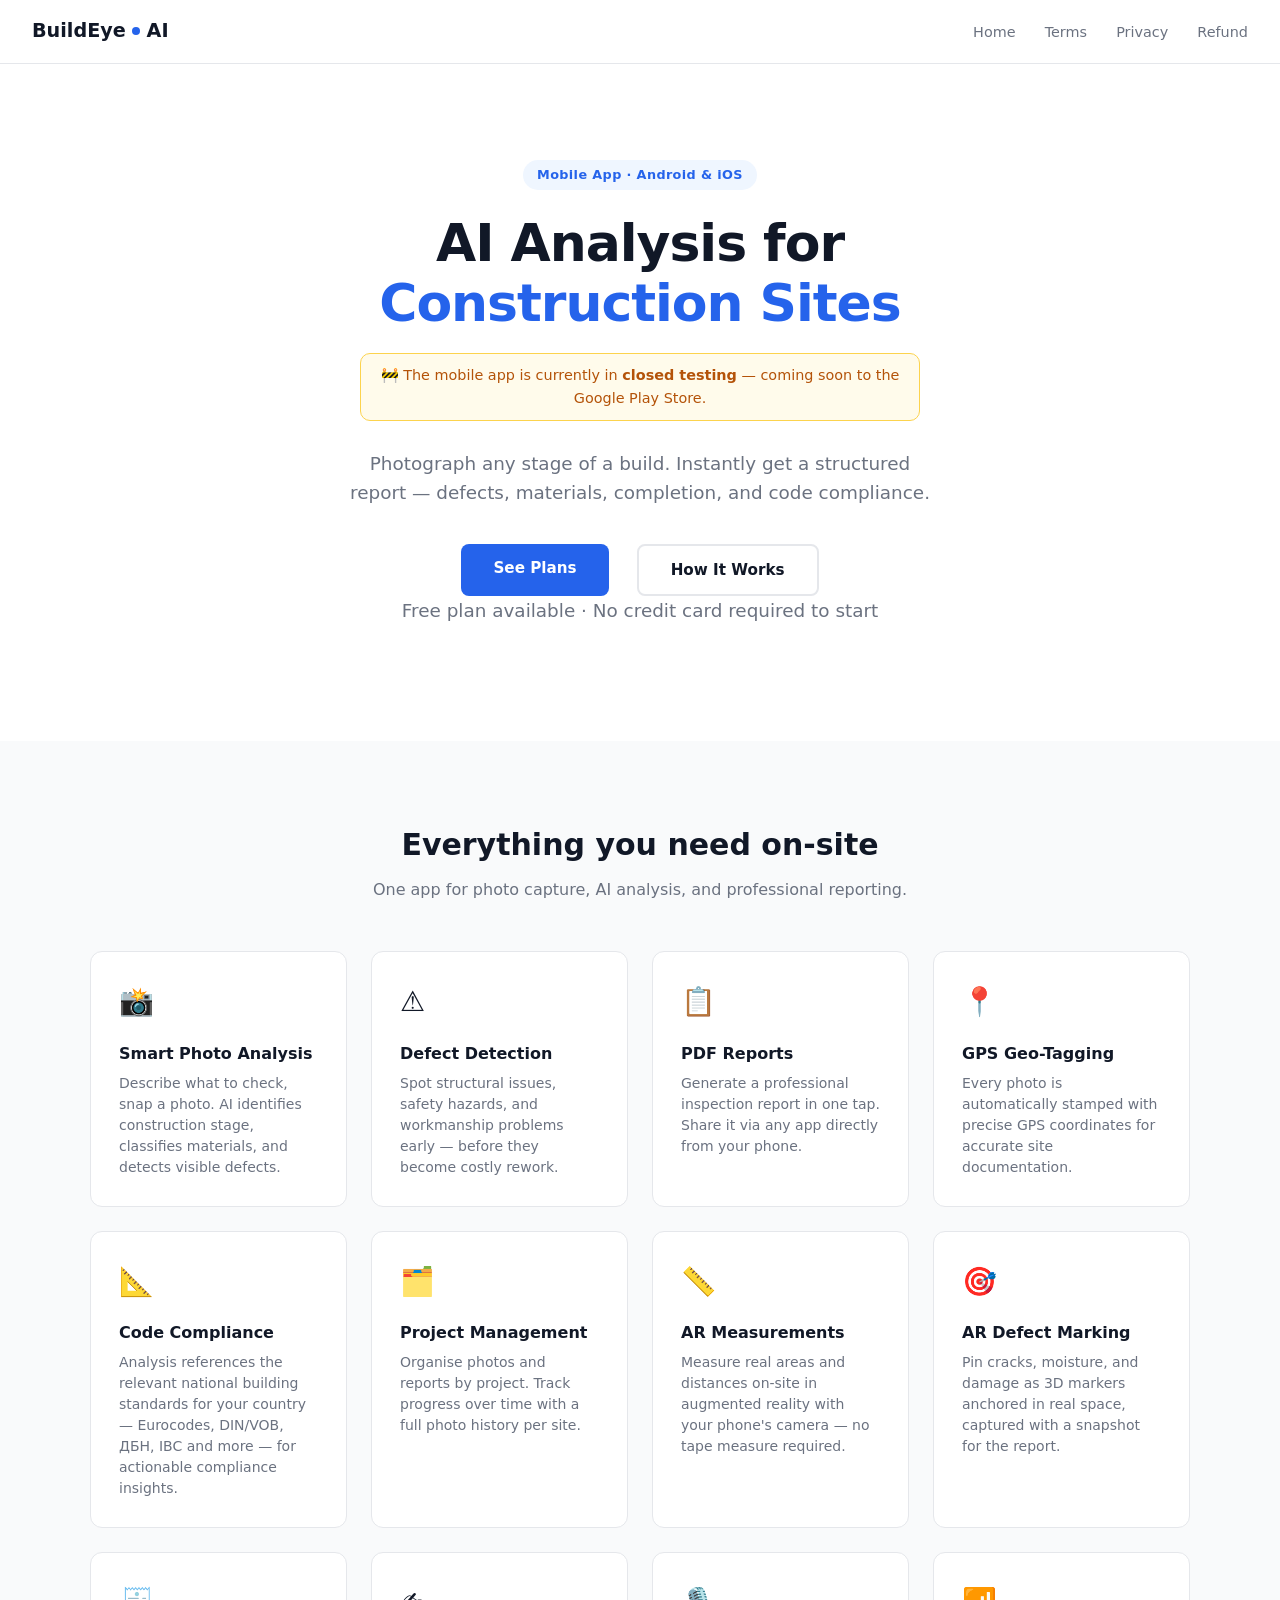
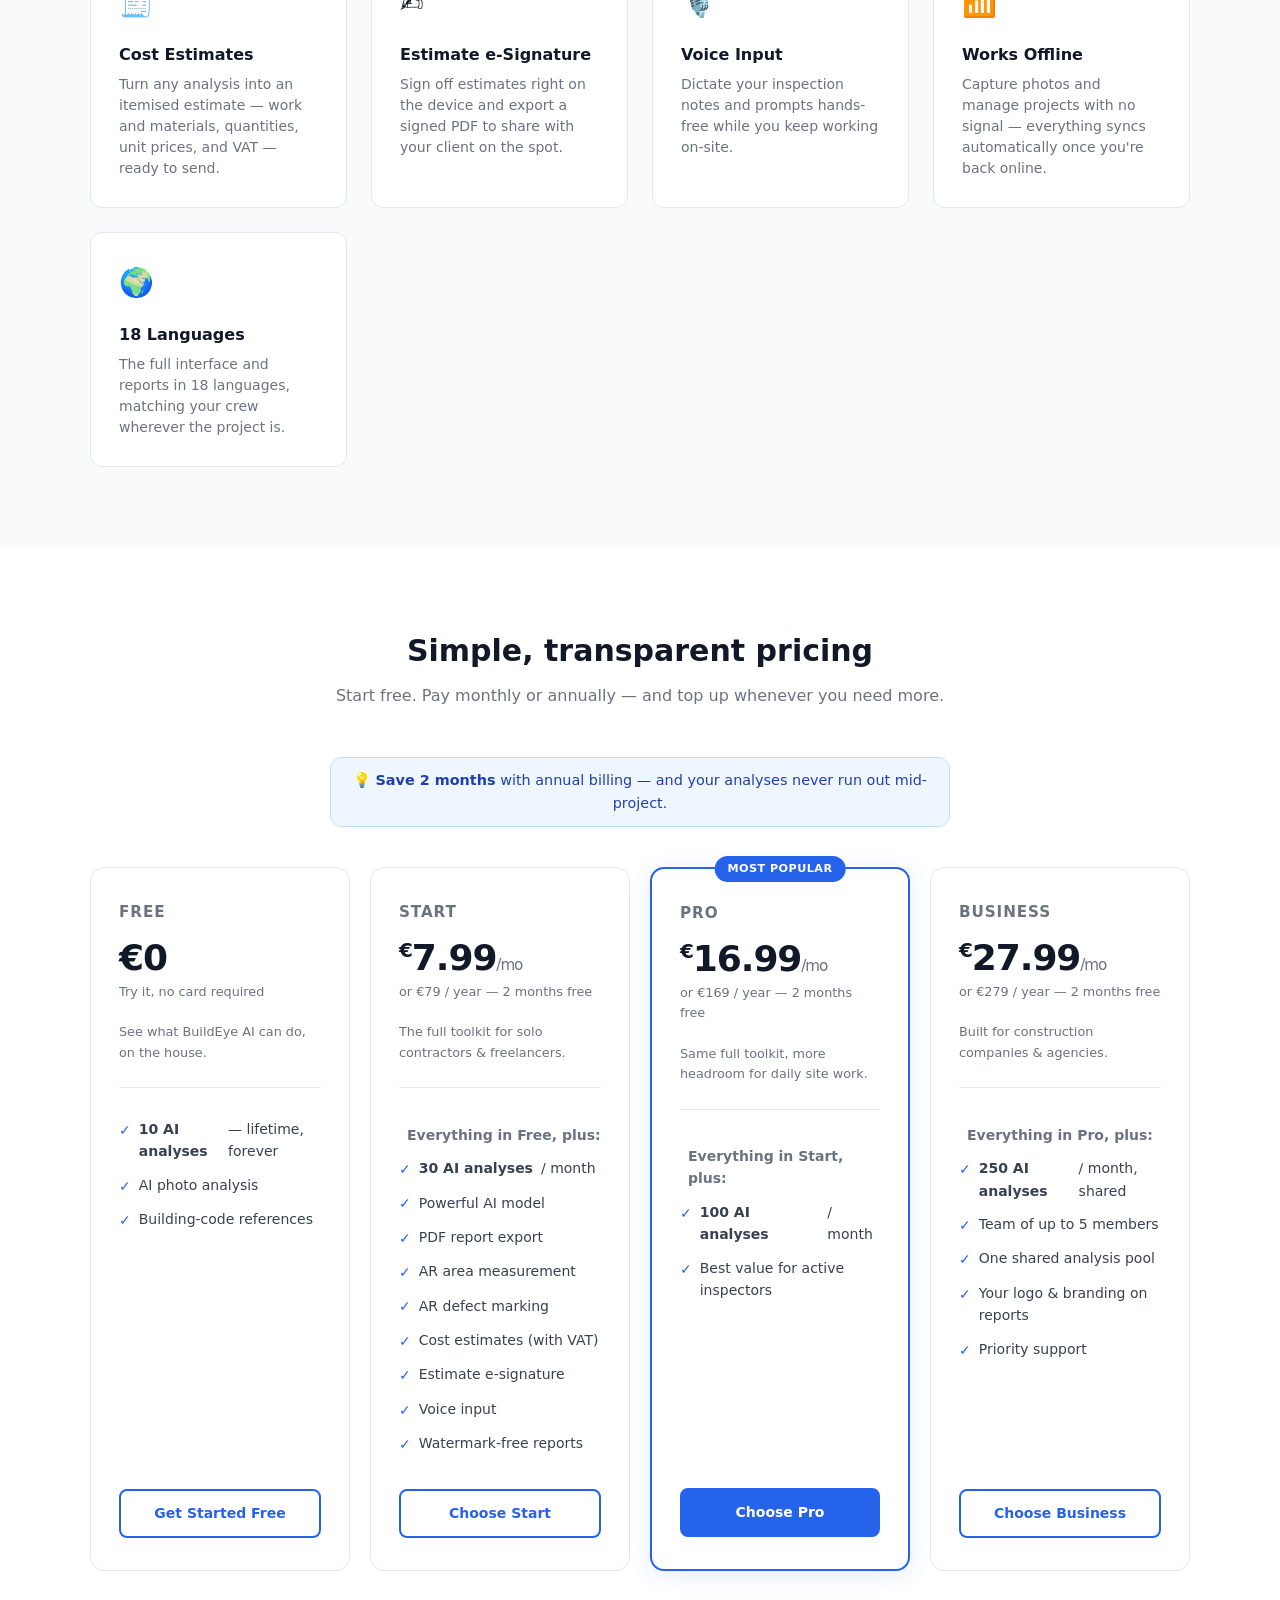
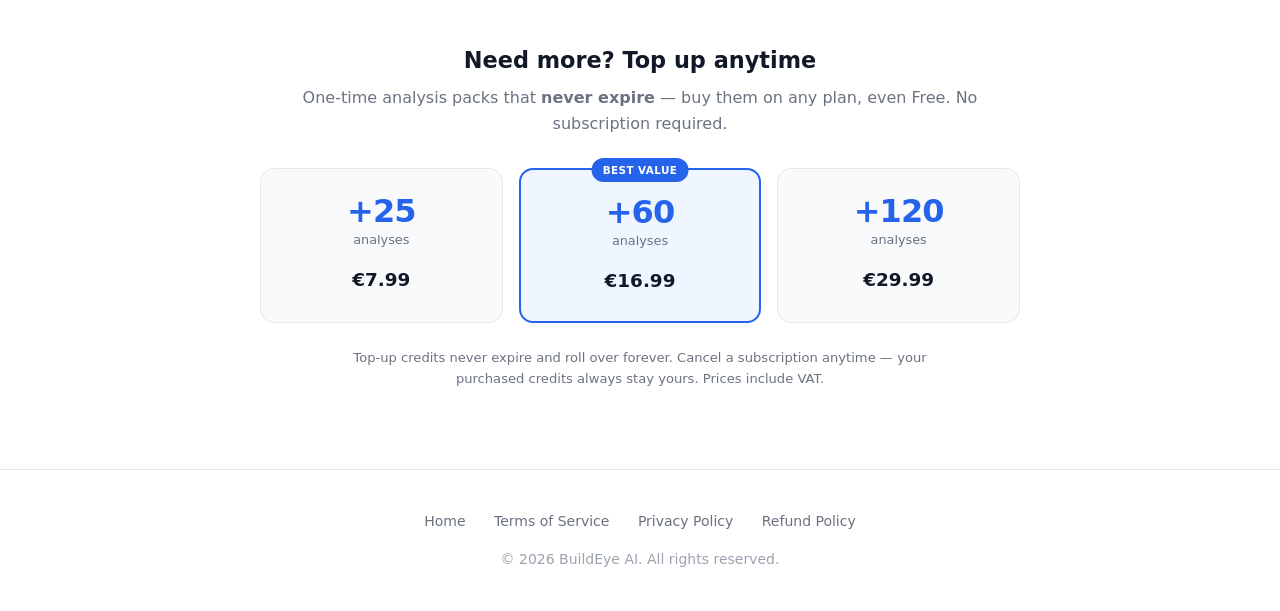
==== index.html @ 9f7b5cd2 "feat(pricing): update landing to Pricing v2 + drop Excel mentions - Rework pricing cards: Free (10 l" ====
<!DOCTYPE html>
<html lang="en">
<head>
  <meta charset="UTF-8" />
  <meta name="viewport" content="width=device-width, initial-scale=1.0" />
  <title>BuildEye AI — AI-Powered Construction Site Analysis</title>
  <meta name="description" content="Capture photos on-site, get instant AI reports on construction stage, defects, materials, and compliance recommendations." />
  <link rel="stylesheet" href="style.css" />
</head>
<body>

  <header>
    <a href="index.html" class="logo">
      BuildEye <span class="logo-dot"></span> AI
    </a>
    <nav>
      <a href="index.html">Home</a>
      <a href="terms.html">Terms</a>
      <a href="privacy.html">Privacy</a>
      <a href="refund.html">Refund</a>
    </nav>
  </header>

  <!-- Hero -->
  <section class="hero">
    <div class="hero-badge">Mobile App · Android &amp; iOS</div>
    <h1>AI Analysis for<br /><span>Construction Sites</span></h1>
    <div class="hero-status">
      🚧 The mobile app is currently in <strong>closed testing</strong> — coming soon to the Google Play Store.
    </div>
    <p>Photograph any stage of a build. Instantly get a structured report — defects, materials, completion, and code compliance.</p>
    <div class="hero-cta">
      <a href="#pricing" class="btn">See Plans</a>
      <a href="#features" class="btn btn-outline">How It Works</a>
    </div>
    <p class="hero-note">Free plan available · No credit card required to start</p>
  </section>

  <!-- Features -->
  <section class="features" id="features">
    <div class="section-header">
      <h2>Everything you need on-site</h2>
      <p>One app for photo capture, AI analysis, and professional reporting.</p>
    </div>
    <div class="features-grid">
      <div class="feature-card">
        <span class="feature-icon">📸</span>
        <h3>Smart Photo Analysis</h3>
        <p>Describe what to check, snap a photo. AI identifies construction stage, classifies materials, and detects visible defects.</p>
      </div>
      <div class="feature-card">
        <span class="feature-icon">⚠️</span>
        <h3>Defect Detection</h3>
        <p>Spot structural issues, safety hazards, and workmanship problems early — before they become costly rework.</p>
      </div>
      <div class="feature-card">
        <span class="feature-icon">📋</span>
        <h3>PDF Reports</h3>
        <p>Generate a professional inspection report in one tap. Share it via any app directly from your phone.</p>
      </div>
      <div class="feature-card">
        <span class="feature-icon">📍</span>
        <h3>GPS Geo-Tagging</h3>
        <p>Every photo is automatically stamped with precise GPS coordinates for accurate site documentation.</p>
      </div>
      <div class="feature-card">
        <span class="feature-icon">📐</span>
        <h3>Code Compliance</h3>
        <p>Analysis references the relevant national building standards for your country — Eurocodes, DIN/VOB, ДБН, IBC and more — for actionable compliance insights.</p>
      </div>
      <div class="feature-card">
        <span class="feature-icon">🗂️</span>
        <h3>Project Management</h3>
        <p>Organise photos and reports by project. Track progress over time with a full photo history per site.</p>
      </div>
      <div class="feature-card">
        <span class="feature-icon">📏</span>
        <h3>AR Measurements</h3>
        <p>Measure real areas and distances on-site in augmented reality with your phone's camera — no tape measure required.</p>
      </div>
      <div class="feature-card">
        <span class="feature-icon">🎯</span>
        <h3>AR Defect Marking</h3>
        <p>Pin cracks, moisture, and damage as 3D markers anchored in real space, captured with a snapshot for the report.</p>
      </div>
      <div class="feature-card">
        <span class="feature-icon">🧾</span>
        <h3>Cost Estimates</h3>
        <p>Turn any analysis into an itemised estimate — work and materials, quantities, unit prices, and VAT — ready to send.</p>
      </div>
      <div class="feature-card">
        <span class="feature-icon">✍️</span>
        <h3>Estimate e-Signature</h3>
        <p>Sign off estimates right on the device and export a signed PDF to share with your client on the spot.</p>
      </div>
      <div class="feature-card">
        <span class="feature-icon">🎙️</span>
        <h3>Voice Input</h3>
        <p>Dictate your inspection notes and prompts hands-free while you keep working on-site.</p>
      </div>
      <div class="feature-card">
        <span class="feature-icon">📶</span>
        <h3>Works Offline</h3>
        <p>Capture photos and manage projects with no signal — everything syncs automatically once you're back online.</p>
      </div>
      <div class="feature-card">
        <span class="feature-icon">🌍</span>
        <h3>18 Languages</h3>
        <p>The full interface and reports in 18 languages, matching your crew wherever the project is.</p>
      </div>
    </div>
  </section>

  <!-- Pricing -->
  <section class="pricing" id="pricing">
    <div class="section-header">
      <h2 id="prices">Simple, transparent pricing</h2>
      <p>Start free. Pay monthly or annually — and top up whenever you need more.</p>
    </div>

    <div class="billing-note">
      💡 <strong>Save 2 months</strong> with annual billing — and your analyses never run out mid-project.
    </div>

    <div class="pricing-grid">

      <!-- Free -->
      <div class="plan">
        <div class="plan-name">Free</div>
        <div class="plan-price">€0</div>
        <div class="plan-annual">Try it, no card required</div>
        <div class="plan-desc">See what BuildEye AI can do, on the house.</div>
        <ul class="plan-features">
          <li><strong>10 AI analyses</strong> — lifetime, forever</li>
          <li>AI photo analysis</li>
          <li>Building-code references</li>
        </ul>
        <a href="#" class="plan-btn">Get Started Free</a>
      </div>

      <!-- Start -->
      <div class="plan">
        <div class="plan-name">Start</div>
        <div class="plan-price"><span class="currency">€</span>7.99<span class="period">/mo</span></div>
        <div class="plan-annual">or €79 / year — 2 months free</div>
        <div class="plan-desc">The full toolkit for solo contractors &amp; freelancers.</div>
        <ul class="plan-features">
          <li class="inherited">Everything in Free, plus:</li>
          <li><strong>30 AI analyses</strong> / month</li>
          <li>Powerful AI model</li>
          <li>PDF report export</li>
          <li>AR area measurement</li>
          <li>AR defect marking</li>
          <li>Cost estimates (with VAT)</li>
          <li>Estimate e-signature</li>
          <li>Voice input</li>
          <li>Watermark-free reports</li>
        </ul>
        <a href="#" class="plan-btn">Choose Start</a>
      </div>

      <!-- Pro (popular) -->
      <div class="plan popular">
        <div class="plan-badge">Most Popular</div>
        <div class="plan-name">Pro</div>
        <div class="plan-price"><span class="currency">€</span>16.99<span class="period">/mo</span></div>
        <div class="plan-annual">or €169 / year — 2 months free</div>
        <div class="plan-desc">Same full toolkit, more headroom for daily site work.</div>
        <ul class="plan-features">
          <li class="inherited">Everything in Start, plus:</li>
          <li><strong>100 AI analyses</strong> / month</li>
          <li>Best value for active inspectors</li>
        </ul>
        <a href="#" class="plan-btn">Choose Pro</a>
      </div>

      <!-- Business -->
      <div class="plan">
        <div class="plan-name">Business</div>
        <div class="plan-price"><span class="currency">€</span>27.99<span class="period">/mo</span></div>
        <div class="plan-annual">or €279 / year — 2 months free</div>
        <div class="plan-desc">Built for construction companies &amp; agencies.</div>
        <ul class="plan-features">
          <li class="inherited">Everything in Pro, plus:</li>
          <li><strong>250 AI analyses</strong> / month, shared</li>
          <li>Team of up to 5 members</li>
          <li>One shared analysis pool</li>
          <li>Your logo &amp; branding on reports</li>
          <li>Priority support</li>
        </ul>
        <a href="#" class="plan-btn">Choose Business</a>
      </div>

    </div>

    <!-- Top-up packs -->
    <div class="topup">
      <div class="section-header topup-header">
        <h3>Need more? Top up anytime</h3>
        <p>One-time analysis packs that <strong>never expire</strong> — buy them on any plan, even Free. No subscription required.</p>
      </div>
      <div class="topup-grid">
        <div class="topup-card">
          <div class="topup-count">+25</div>
          <div class="topup-label">analyses</div>
          <div class="topup-price">€7.99</div>
        </div>
        <div class="topup-card topup-best">
          <div class="topup-badge">Best Value</div>
          <div class="topup-count">+60</div>
          <div class="topup-label">analyses</div>
          <div class="topup-price">€16.99</div>
        </div>
        <div class="topup-card">
          <div class="topup-count">+120</div>
          <div class="topup-label">analyses</div>
          <div class="topup-price">€29.99</div>
        </div>
      </div>
      <p class="topup-note">Top-up credits never expire and roll over forever. Cancel a subscription anytime — your purchased credits always stay yours. Prices include VAT.</p>
    </div>
  </section>

  <footer>
    <nav>
      <a href="index.html">Home</a>
      <a href="terms.html">Terms of Service</a>
      <a href="privacy.html">Privacy Policy</a>
      <a href="refund.html">Refund Policy</a>
    </nav>
    <p>&copy; 2026 BuildEye AI. All rights reserved.</p>
  </footer>

</body>
</html>
---- style.css ----
:root {
  --primary: #2563eb;
  --primary-dark: #1d4ed8;
  --dark: #111827;
  --gray: #6b7280;
  --light: #f9fafb;
  --border: #e5e7eb;
  --white: #ffffff;
}

* {
  box-sizing: border-box;
  margin: 0;
  padding: 0;
}

body {
  font-family: system-ui, -apple-system, BlinkMacSystemFont, "Segoe UI", sans-serif;
  color: var(--dark);
  background: var(--white);
  line-height: 1.6;
}

/* ── Header ── */
header {
  border-bottom: 1px solid var(--border);
  padding: 1rem 2rem;
  display: flex;
  justify-content: space-between;
  align-items: center;
  position: sticky;
  top: 0;
  background: rgba(255, 255, 255, 0.95);
  backdrop-filter: blur(8px);
  z-index: 100;
}

.logo {
  font-weight: 700;
  font-size: 1.2rem;
  color: var(--dark);
  text-decoration: none;
  display: flex;
  align-items: center;
  gap: 0.4rem;
}

.logo-dot {
  display: inline-block;
  width: 8px;
  height: 8px;
  background: var(--primary);
  border-radius: 50%;
}

header nav a {
  color: var(--gray);
  text-decoration: none;
  margin-left: 1.5rem;
  font-size: 0.9rem;
  transition: color 0.15s;
}

header nav a:hover {
  color: var(--primary);
}

/* ── Footer ── */
footer {
  border-top: 1px solid var(--border);
  padding: 2.5rem 2rem;
  text-align: center;
  color: var(--gray);
  font-size: 0.875rem;
}

footer nav {
  margin-bottom: 1rem;
}

footer nav a {
  color: var(--gray);
  text-decoration: none;
  margin: 0 0.75rem;
  transition: color 0.15s;
}

footer nav a:hover {
  color: var(--primary);
}

footer p {
  color: #9ca3af;
}

/* ── Container ── */
.container {
  max-width: 1100px;
  margin: 0 auto;
  padding: 0 2rem;
}

/* ── Buttons ── */
.btn {
  display: inline-block;
  background: var(--primary);
  color: white;
  padding: 0.75rem 2rem;
  border-radius: 8px;
  text-decoration: none;
  font-weight: 600;
  font-size: 0.95rem;
  transition: background 0.2s;
}

.btn:hover {
  background: var(--primary-dark);
}

.btn-outline {
  background: transparent;
  border: 2px solid var(--border);
  color: var(--dark);
  margin-left: 1rem;
}

.btn-outline:hover {
  border-color: var(--primary);
  color: var(--primary);
  background: transparent;
}

/* ── Hero ── */
.hero {
  padding: 6rem 2rem 5rem;
  text-align: center;
}

.hero-badge {
  display: inline-block;
  background: #eff6ff;
  color: var(--primary);
  font-size: 0.8rem;
  font-weight: 600;
  padding: 0.3rem 0.9rem;
  border-radius: 20px;
  margin-bottom: 1.5rem;
  letter-spacing: 0.03em;
}

.hero h1 {
  font-size: clamp(2rem, 5vw, 3.25rem);
  font-weight: 800;
  line-height: 1.15;
  max-width: 700px;
  margin: 0 auto 1.25rem;
  letter-spacing: -0.02em;
}

.hero h1 span {
  color: var(--primary);
}

.hero-status {
  display: inline-block;
  background: #fffbeb;
  color: #b45309;
  border: 1px solid #fcd34d;
  font-size: 0.9rem;
  font-weight: 500;
  padding: 0.6rem 1.1rem;
  border-radius: 10px;
  max-width: 560px;
  margin: 0 auto 1.75rem;
}

.hero-status strong {
  font-weight: 700;
}

.hero p {
  font-size: 1.15rem;
  color: var(--gray);
  max-width: 580px;
  margin: 0 auto 2.25rem;
}

.hero-cta {
  display: flex;
  justify-content: center;
  flex-wrap: wrap;
  gap: 0.75rem;
}

.hero-note {
  margin-top: 1.25rem;
  font-size: 0.8rem;
  color: #9ca3af;
}

/* ── Features ── */
.features {
  padding: 5rem 2rem;
  background: var(--light);
}

.section-header {
  text-align: center;
  margin-bottom: 3rem;
}

.section-header h2 {
  font-size: 1.875rem;
  font-weight: 700;
  margin-bottom: 0.5rem;
}

.section-header p {
  color: var(--gray);
  font-size: 1rem;
}

.features-grid {
  display: grid;
  grid-template-columns: repeat(auto-fit, minmax(240px, 1fr));
  gap: 1.5rem;
  max-width: 1100px;
  margin: 0 auto;
}

.feature-card {
  background: var(--white);
  padding: 1.75rem;
  border-radius: 12px;
  border: 1px solid var(--border);
}

.feature-icon {
  font-size: 1.75rem;
  margin-bottom: 1rem;
  display: block;
}

.feature-card h3 {
  font-size: 1rem;
  font-weight: 600;
  margin-bottom: 0.4rem;
}

.feature-card p {
  color: var(--gray);
  font-size: 0.875rem;
  line-height: 1.5;
}

/* ── Pricing ── */
.pricing {
  padding: 5rem 2rem;
}

.billing-note {
  max-width: 620px;
  margin: 0 auto 2.5rem;
  text-align: center;
  background: #eff6ff;
  color: #1e40af;
  border: 1px solid #bfdbfe;
  border-radius: 12px;
  padding: 0.7rem 1.25rem;
  font-size: 0.9rem;
}

.pricing-grid {
  display: grid;
  grid-template-columns: repeat(auto-fit, minmax(220px, 1fr));
  gap: 1.25rem;
  max-width: 1100px;
  margin: 0 auto;
  align-items: stretch;
}

.plan {
  border: 1px solid var(--border);
  border-radius: 14px;
  padding: 2rem 1.75rem;
  position: relative;
  display: flex;
  flex-direction: column;
  transition: transform 0.2s, box-shadow 0.2s;
}

.plan:hover {
  transform: translateY(-4px);
  box-shadow: 0 12px 28px rgba(17, 24, 39, 0.08);
}

.plan.popular {
  border-color: var(--primary);
  border-width: 2px;
  box-shadow: 0 4px 24px rgba(37, 99, 235, 0.12);
}

.plan.popular:hover {
  box-shadow: 0 14px 32px rgba(37, 99, 235, 0.2);
}

.plan-annual {
  font-size: 0.8rem;
  color: var(--gray);
  margin-bottom: 1.25rem;
  min-height: 1.1rem;
}

.plan-badge {
  position: absolute;
  top: -13px;
  left: 50%;
  transform: translateX(-50%);
  background: var(--primary);
  color: white;
  font-size: 0.7rem;
  font-weight: 700;
  padding: 0.25rem 0.8rem;
  border-radius: 20px;
  white-space: nowrap;
  letter-spacing: 0.04em;
  text-transform: uppercase;
}

.plan-name {
  font-size: 0.95rem;
  font-weight: 600;
  color: var(--gray);
  text-transform: uppercase;
  letter-spacing: 0.06em;
  margin-bottom: 1rem;
}

.plan-price {
  font-size: 2.25rem;
  font-weight: 800;
  line-height: 1;
  margin-bottom: 0.35rem;
  letter-spacing: -0.03em;
}

.plan-price .currency {
  font-size: 1.25rem;
  font-weight: 600;
  vertical-align: super;
}

.plan-price .period {
  font-size: 0.95rem;
  font-weight: 400;
  color: var(--gray);
}

.plan-desc {
  color: var(--gray);
  font-size: 0.8rem;
  margin-bottom: 1.5rem;
  padding-bottom: 1.5rem;
  border-bottom: 1px solid var(--border);
}

.plan-features {
  list-style: none;
  margin-bottom: 1.75rem;
  flex: 1;
}

.plan-features li {
  padding: 0.35rem 0;
  font-size: 0.875rem;
  color: #374151;
  display: flex;
  align-items: flex-start;
  gap: 0.5rem;
}

.plan-features li::before {
  content: "✓";
  color: var(--primary);
  font-weight: 700;
  flex-shrink: 0;
  margin-top: 0.05rem;
}

.plan-features li.disabled {
  color: #d1d5db;
}

.plan-features li.disabled::before {
  content: "–";
  color: #d1d5db;
}

.plan-features li.inherited {
  font-weight: 600;
  color: #6b7280;
  margin-top: 0.35rem;
}

.plan-features li.inherited::before {
  content: "";
}

.plan-btn {
  display: block;
  text-align: center;
  padding: 0.7rem 1rem;
  border-radius: 8px;
  text-decoration: none;
  font-weight: 600;
  font-size: 0.875rem;
  border: 2px solid var(--primary);
  color: var(--primary);
  transition: all 0.2s;
  margin-top: auto;
}

.plan-btn:hover {
  background: var(--primary);
  color: white;
}

.plan.popular .plan-btn {
  background: var(--primary);
  color: white;
}

.plan.popular .plan-btn:hover {
  background: var(--primary-dark);
  border-color: var(--primary-dark);
}

/* ── Top-up packs ── */
.topup {
  max-width: 760px;
  margin: 4.5rem auto 0;
}

.topup-header {
  margin-bottom: 2rem;
}

.topup-header h3 {
  font-size: 1.4rem;
  font-weight: 700;
  margin-bottom: 0.4rem;
}

.topup-grid {
  display: grid;
  grid-template-columns: repeat(3, 1fr);
  gap: 1rem;
}

.topup-card {
  position: relative;
  border: 1px solid var(--border);
  border-radius: 14px;
  padding: 1.6rem 1rem;
  text-align: center;
  background: var(--light);
  transition: transform 0.2s, box-shadow 0.2s;
}

.topup-card:hover {
  transform: translateY(-3px);
  box-shadow: 0 10px 24px rgba(17, 24, 39, 0.08);
}

.topup-best {
  border-color: var(--primary);
  border-width: 2px;
  background: #eff6ff;
}

.topup-badge {
  position: absolute;
  top: -12px;
  left: 50%;
  transform: translateX(-50%);
  background: var(--primary);
  color: white;
  font-size: 0.65rem;
  font-weight: 700;
  padding: 0.22rem 0.7rem;
  border-radius: 20px;
  white-space: nowrap;
  letter-spacing: 0.04em;
  text-transform: uppercase;
}

.topup-count {
  font-size: 2rem;
  font-weight: 800;
  color: var(--primary);
  line-height: 1;
  letter-spacing: -0.03em;
}

.topup-label {
  font-size: 0.8rem;
  color: var(--gray);
  margin: 0.2rem 0 0.9rem;
}

.topup-price {
  font-size: 1.15rem;
  font-weight: 700;
}

.topup-note {
  text-align: center;
  color: var(--gray);
  font-size: 0.82rem;
  margin-top: 1.5rem;
  max-width: 600px;
  margin-left: auto;
  margin-right: auto;
}

/* ── Page content (terms / privacy / refund) ── */
.page-hero {
  padding: 3.5rem 2rem 2rem;
  border-bottom: 1px solid var(--border);
}

.page-hero h1 {
  font-size: 2rem;
  font-weight: 700;
  margin-bottom: 0.4rem;
}

.page-hero .meta {
  color: var(--gray);
  font-size: 0.875rem;
}

.page-content {
  max-width: 760px;
  margin: 0 auto;
  padding: 3rem 2rem 5rem;
}

.page-content h2 {
  font-size: 1.2rem;
  font-weight: 700;
  margin-top: 2.5rem;
  margin-bottom: 0.75rem;
}

.page-content p {
  color: #374151;
  margin-bottom: 0.9rem;
  font-size: 0.95rem;
}

.page-content ul,
.page-content ol {
  padding-left: 1.5rem;
  margin-bottom: 0.9rem;
}

.page-content ul li,
.page-content ol li {
  color: #374151;
  font-size: 0.95rem;
  margin-bottom: 0.35rem;
}

.page-content a {
  color: var(--primary);
}

/* ── Responsive ── */
@media (max-width: 640px) {
  header {
    padding: 1rem;
  }

  header nav a {
    margin-left: 1rem;
    font-size: 0.82rem;
  }

  .hero {
    padding: 4rem 1.25rem 3rem;
  }

  .features,
  .pricing {
    padding: 3.5rem 1.25rem;
  }

  .btn-outline {
    margin-left: 0;
  }
}
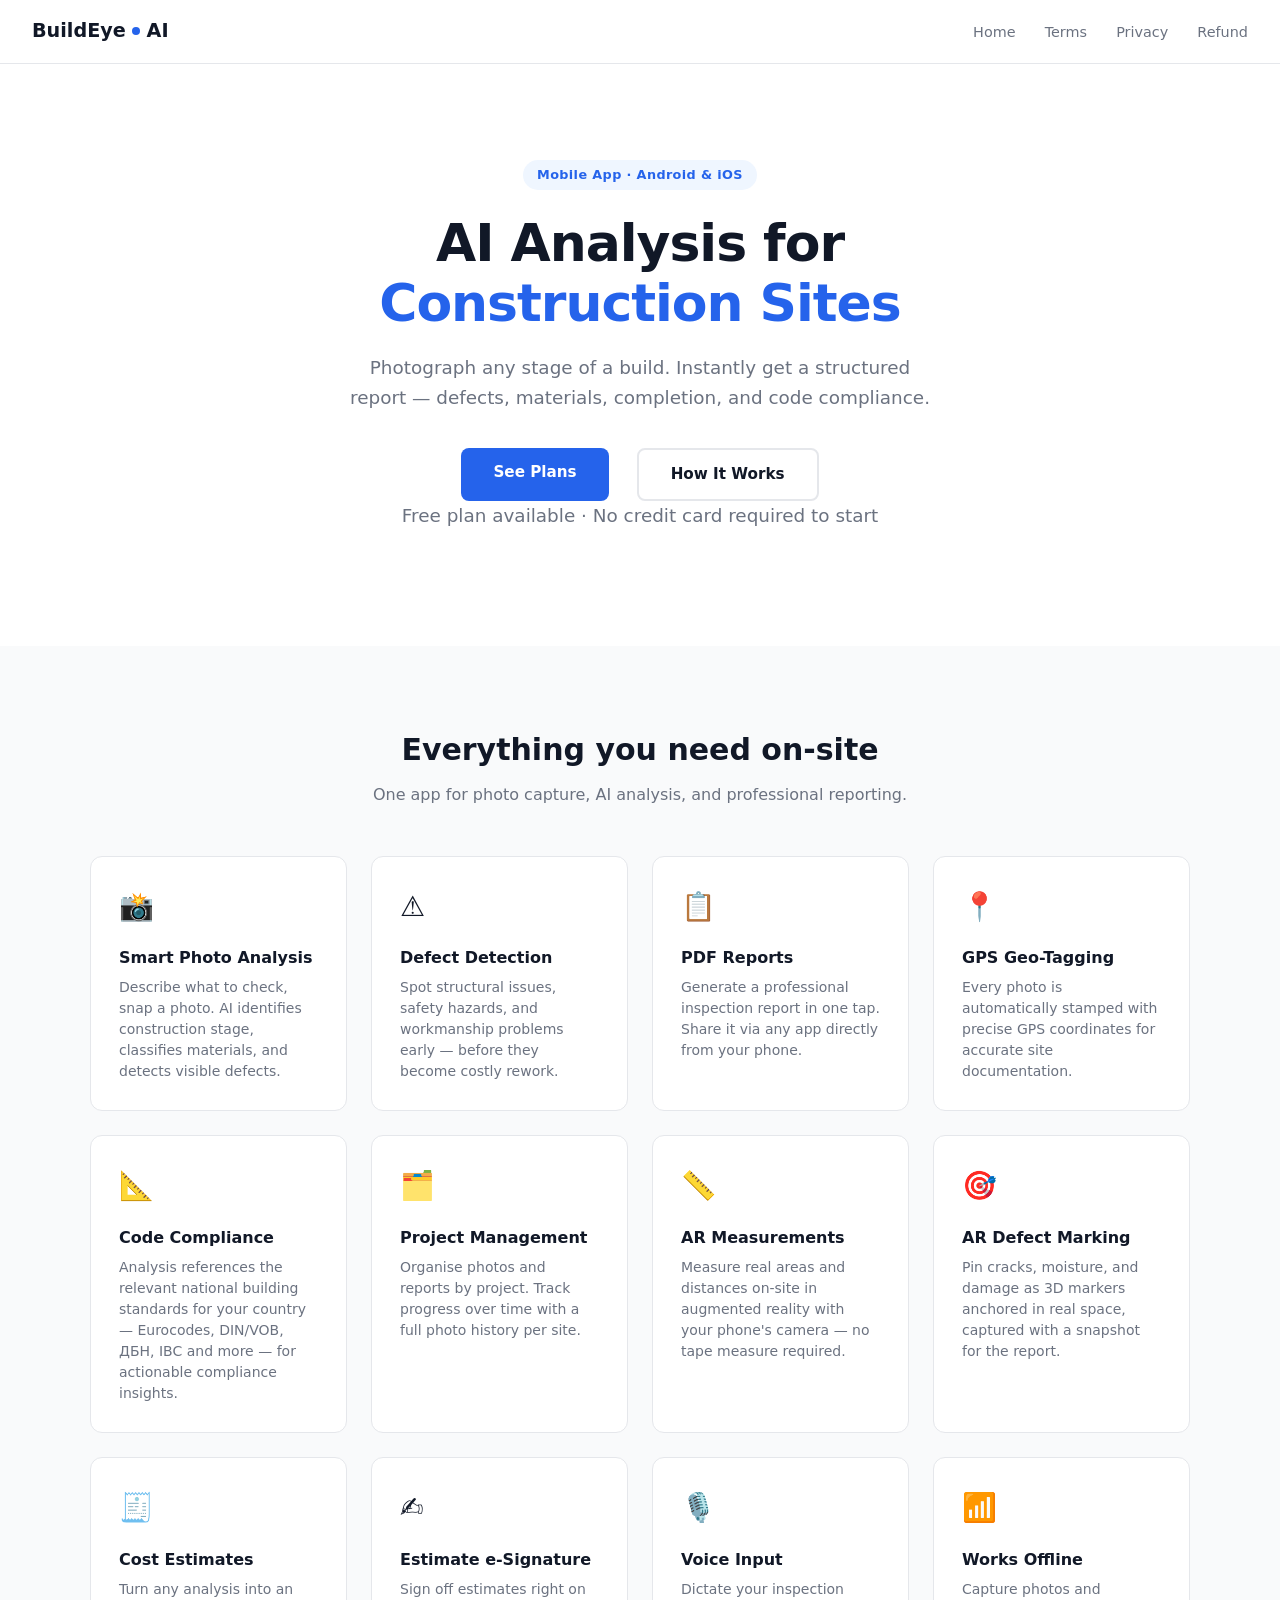
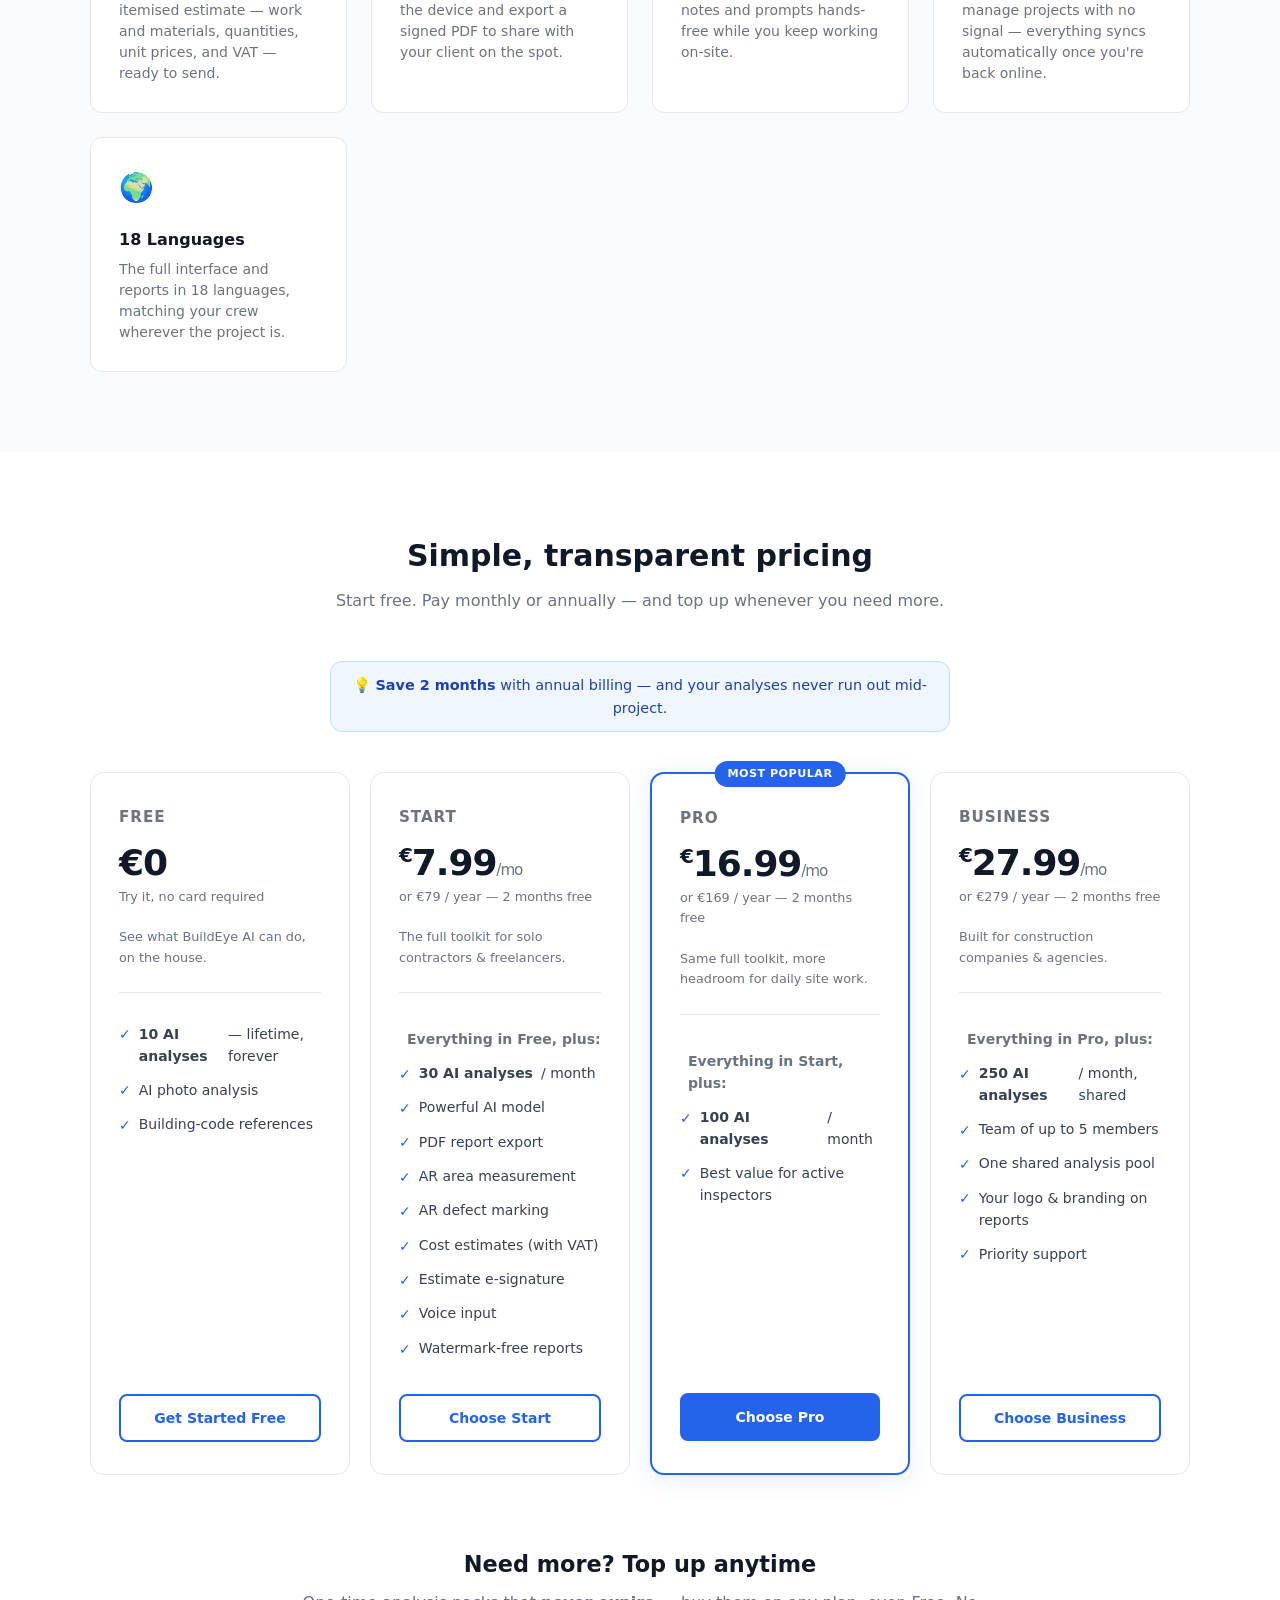
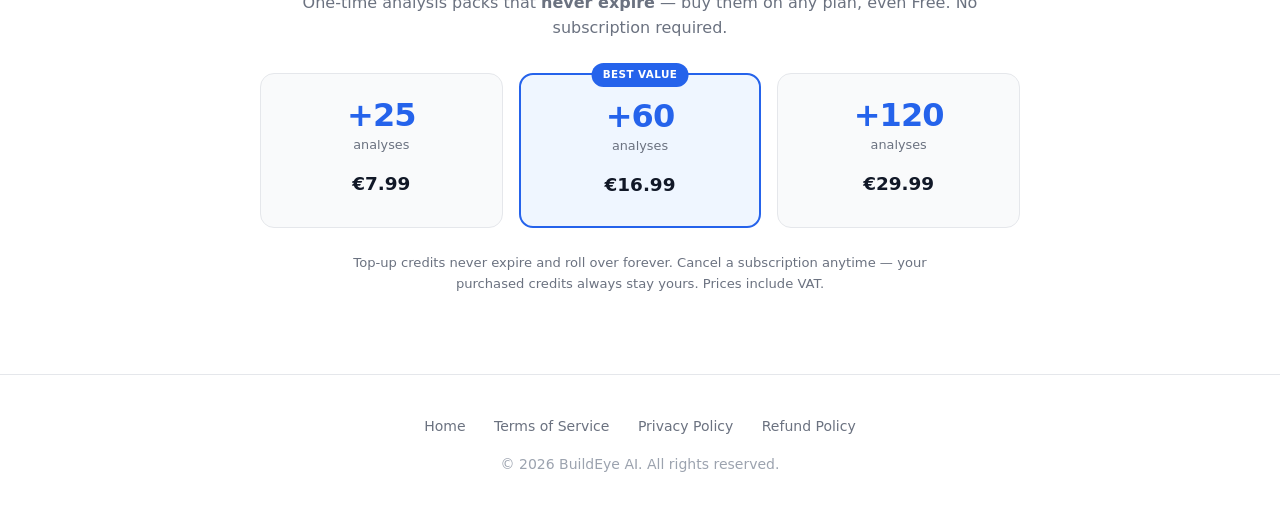
==== commit c702565f: "chore(landing): remove closed-testing banner now that app is published The Google Play app is live, " ====
--- a/index.html
+++ b/index.html
@@ -25,9 +25,6 @@
   <section class="hero">
     <div class="hero-badge">Mobile App · Android &amp; iOS</div>
     <h1>AI Analysis for<br /><span>Construction Sites</span></h1>
-    <div class="hero-status">
-      🚧 The mobile app is currently in <strong>closed testing</strong> — coming soon to the Google Play Store.
-    </div>
     <p>Photograph any stage of a build. Instantly get a structured report — defects, materials, completion, and code compliance.</p>
     <div class="hero-cta">
       <a href="#pricing" class="btn">See Plans</a>
--- a/style.css
+++ b/style.css
@@ -161,23 +161,6 @@
   color: var(--primary);
 }
 
-.hero-status {
-  display: inline-block;
-  background: #fffbeb;
-  color: #b45309;
-  border: 1px solid #fcd34d;
-  font-size: 0.9rem;
-  font-weight: 500;
-  padding: 0.6rem 1.1rem;
-  border-radius: 10px;
-  max-width: 560px;
-  margin: 0 auto 1.75rem;
-}
-
-.hero-status strong {
-  font-weight: 700;
-}
-
 .hero p {
   font-size: 1.15rem;
   color: var(--gray);
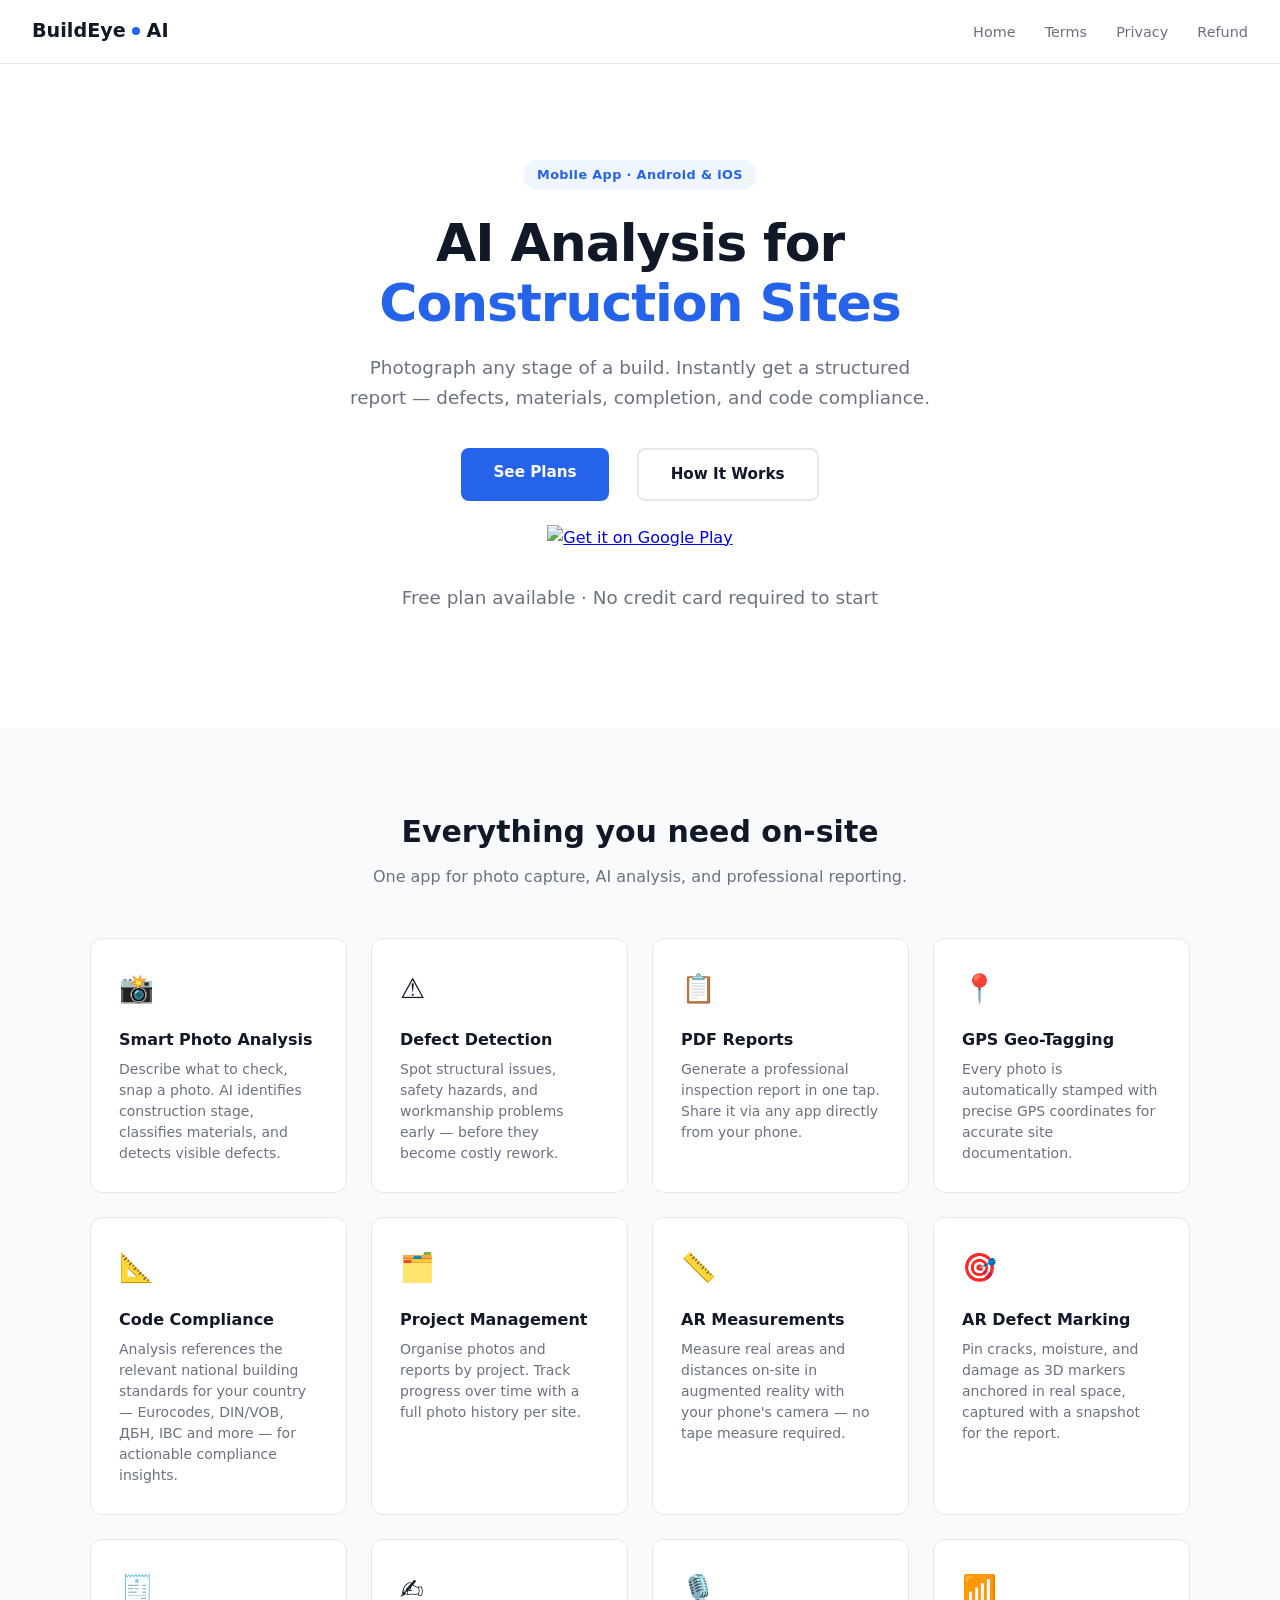
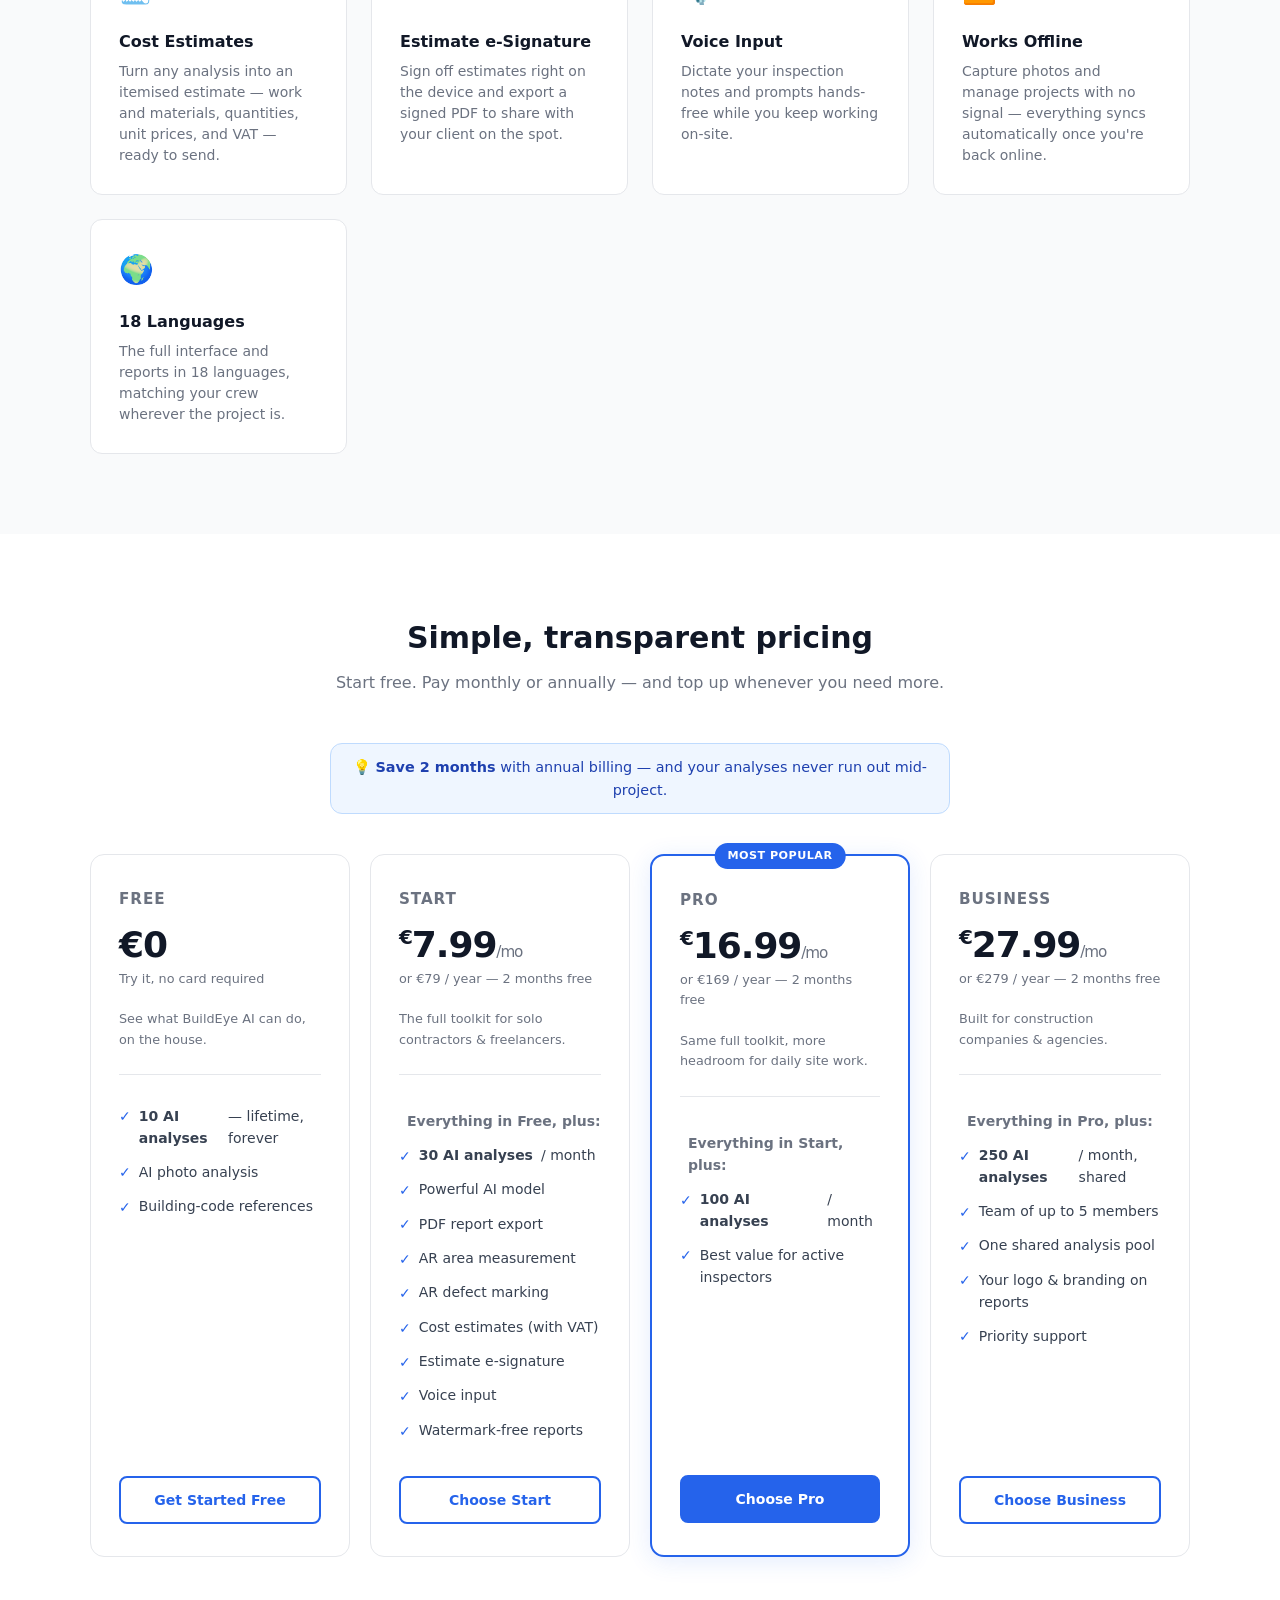
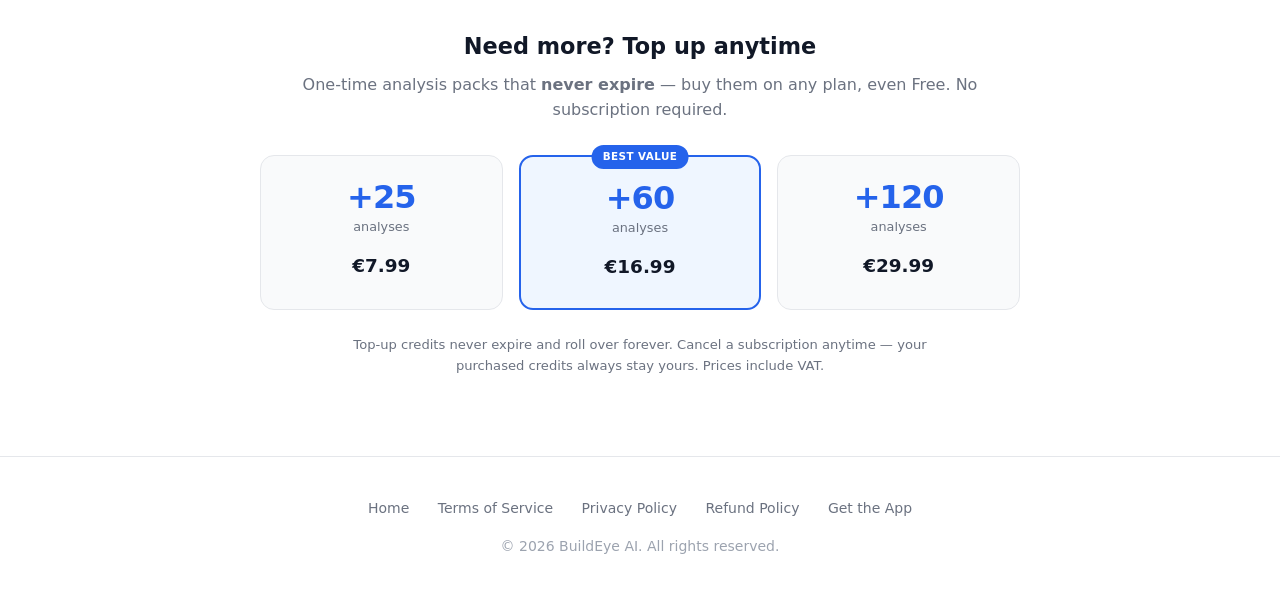
==== commit 38defdec: "feat(landing): add Google Play links now that the app is live - Add official "Get it on Google Play"" ====
--- a/index.html
+++ b/index.html
@@ -30,6 +30,9 @@
       <a href="#pricing" class="btn">See Plans</a>
       <a href="#features" class="btn btn-outline">How It Works</a>
     </div>
+    <a href="https://play.google.com/store/apps/details?id=com.warbler.buildeye" class="hero-store" target="_blank" rel="noopener">
+      <img src="https://play.google.com/intl/en_us/badges/static/images/badges/en_us_badge_web_generic.png" alt="Get it on Google Play" />
+    </a>
     <p class="hero-note">Free plan available · No credit card required to start</p>
   </section>
 
@@ -132,7 +135,7 @@
           <li>AI photo analysis</li>
           <li>Building-code references</li>
         </ul>
-        <a href="#" class="plan-btn">Get Started Free</a>
+        <a href="https://play.google.com/store/apps/details?id=com.warbler.buildeye" class="plan-btn" target="_blank" rel="noopener">Get Started Free</a>
       </div>
 
       <!-- Start -->
@@ -153,7 +156,7 @@
           <li>Voice input</li>
           <li>Watermark-free reports</li>
         </ul>
-        <a href="#" class="plan-btn">Choose Start</a>
+        <a href="https://play.google.com/store/apps/details?id=com.warbler.buildeye" class="plan-btn" target="_blank" rel="noopener">Choose Start</a>
       </div>
 
       <!-- Pro (popular) -->
@@ -168,7 +171,7 @@
           <li><strong>100 AI analyses</strong> / month</li>
           <li>Best value for active inspectors</li>
         </ul>
-        <a href="#" class="plan-btn">Choose Pro</a>
+        <a href="https://play.google.com/store/apps/details?id=com.warbler.buildeye" class="plan-btn" target="_blank" rel="noopener">Choose Pro</a>
       </div>
 
       <!-- Business -->
@@ -185,7 +188,7 @@
           <li>Your logo &amp; branding on reports</li>
           <li>Priority support</li>
         </ul>
-        <a href="#" class="plan-btn">Choose Business</a>
+        <a href="https://play.google.com/store/apps/details?id=com.warbler.buildeye" class="plan-btn" target="_blank" rel="noopener">Choose Business</a>
       </div>
 
     </div>
@@ -224,6 +227,7 @@
       <a href="terms.html">Terms of Service</a>
       <a href="privacy.html">Privacy Policy</a>
       <a href="refund.html">Refund Policy</a>
+      <a href="https://play.google.com/store/apps/details?id=com.warbler.buildeye" target="_blank" rel="noopener">Get the App</a>
     </nav>
     <p>&copy; 2026 BuildEye AI. All rights reserved.</p>
   </footer>
--- a/style.css
+++ b/style.css
@@ -175,6 +175,22 @@
   gap: 0.75rem;
 }
 
+.hero-store {
+  display: inline-block;
+  margin-top: 1.5rem;
+  transition: transform 0.2s;
+}
+
+.hero-store:hover {
+  transform: translateY(-2px);
+}
+
+.hero-store img {
+  height: 58px;
+  width: auto;
+  display: block;
+}
+
 .hero-note {
   margin-top: 1.25rem;
   font-size: 0.8rem;
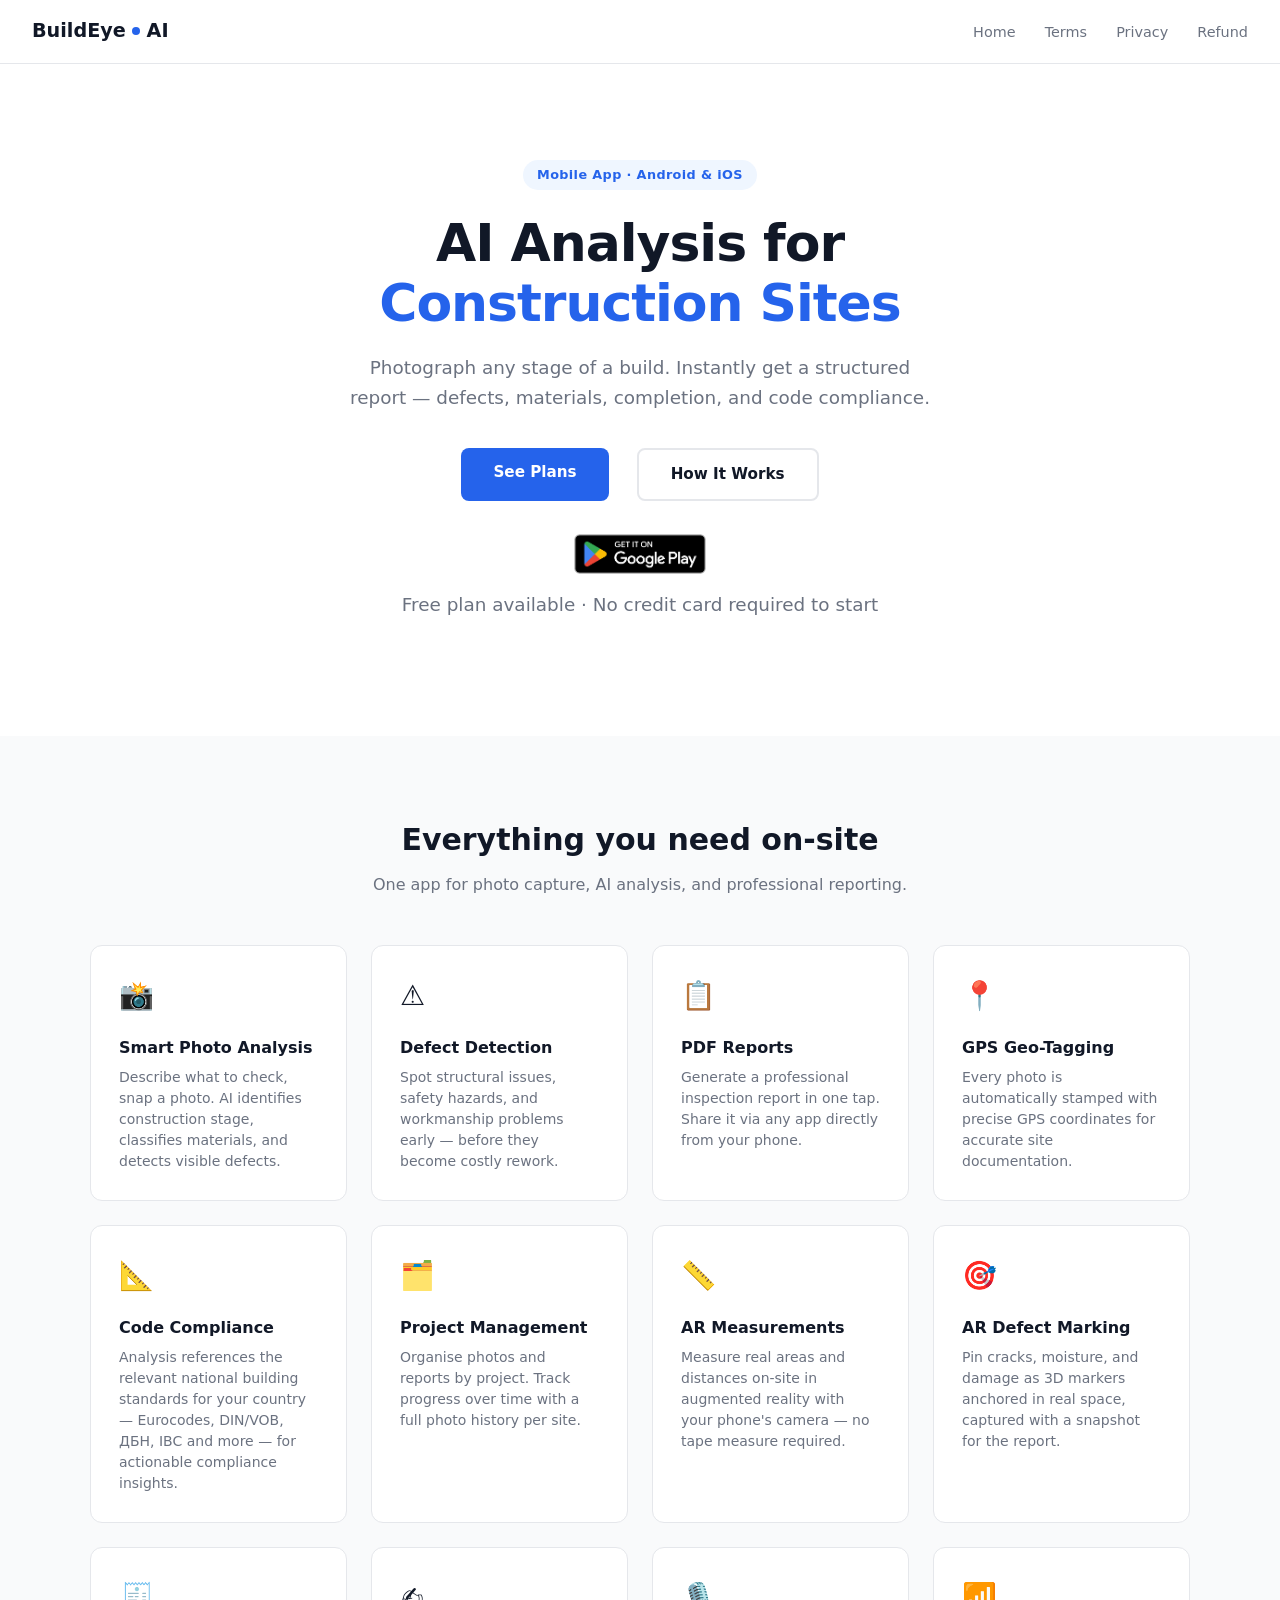
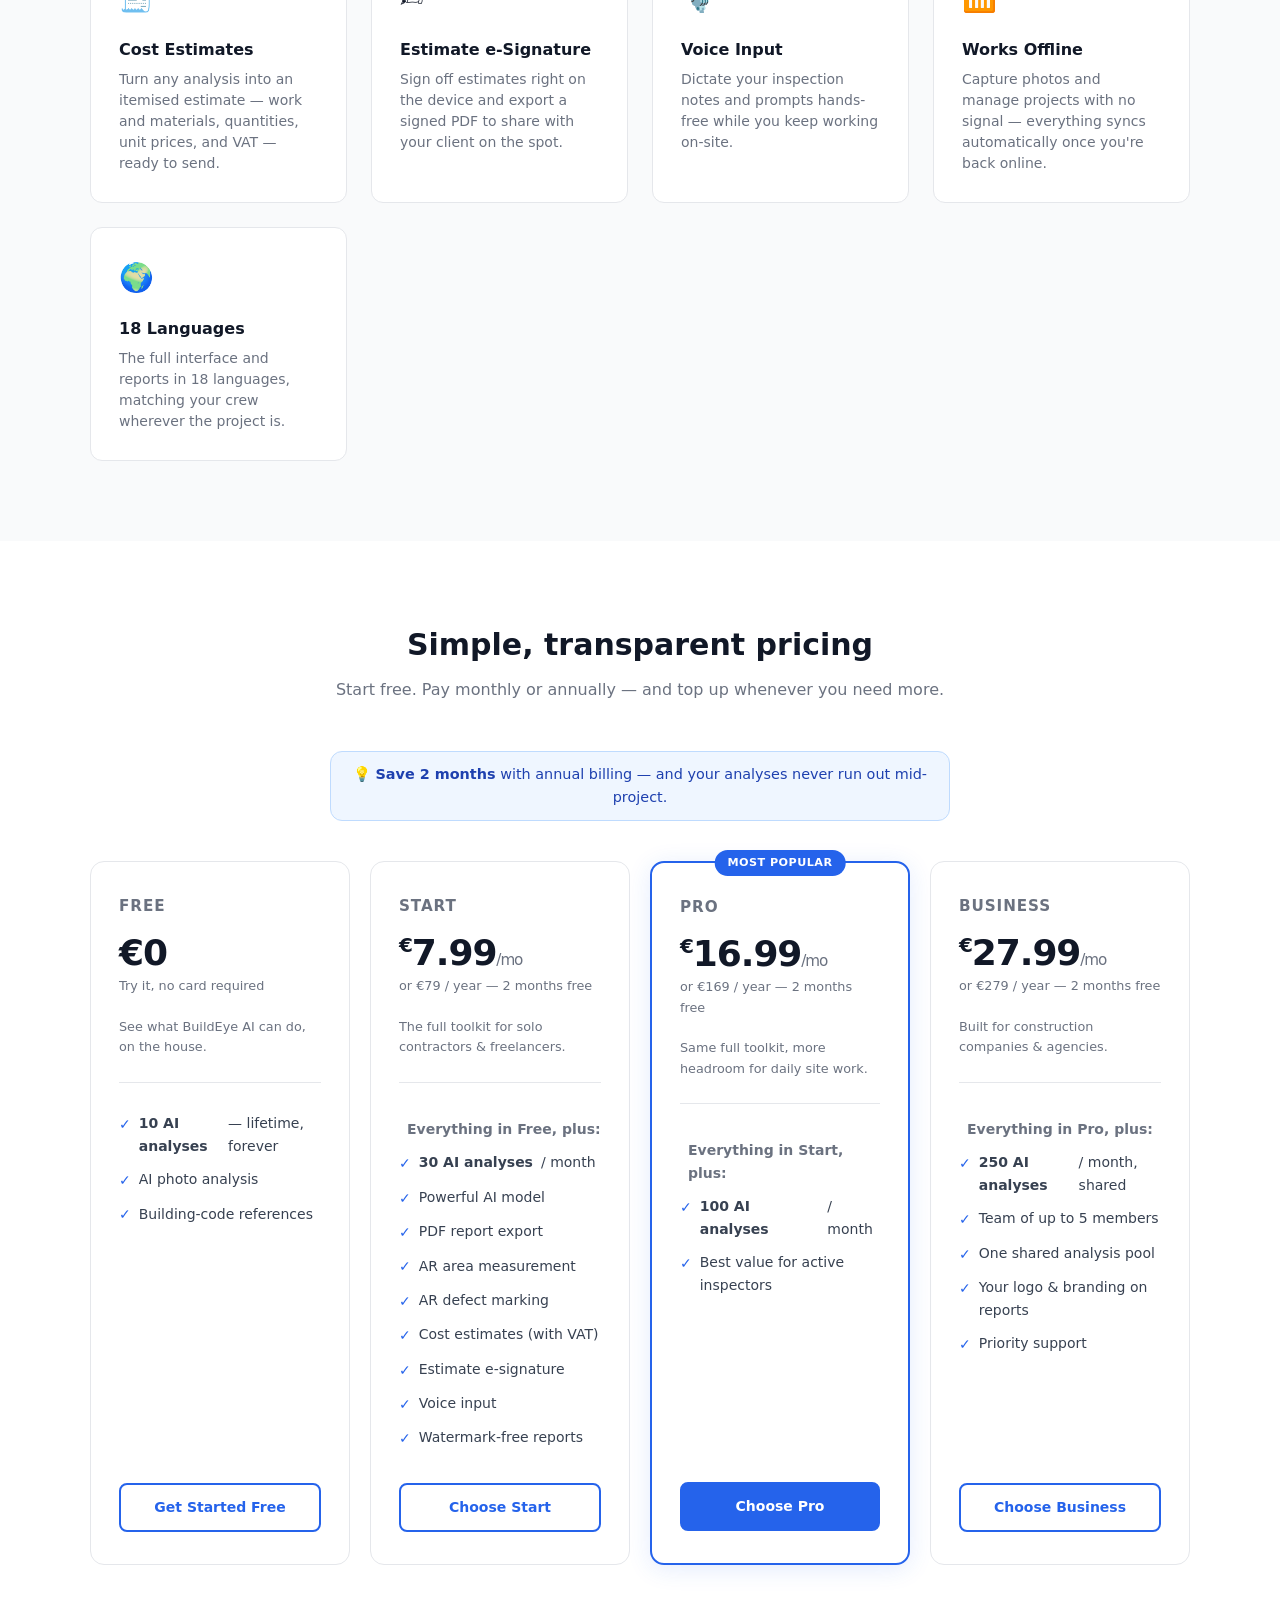
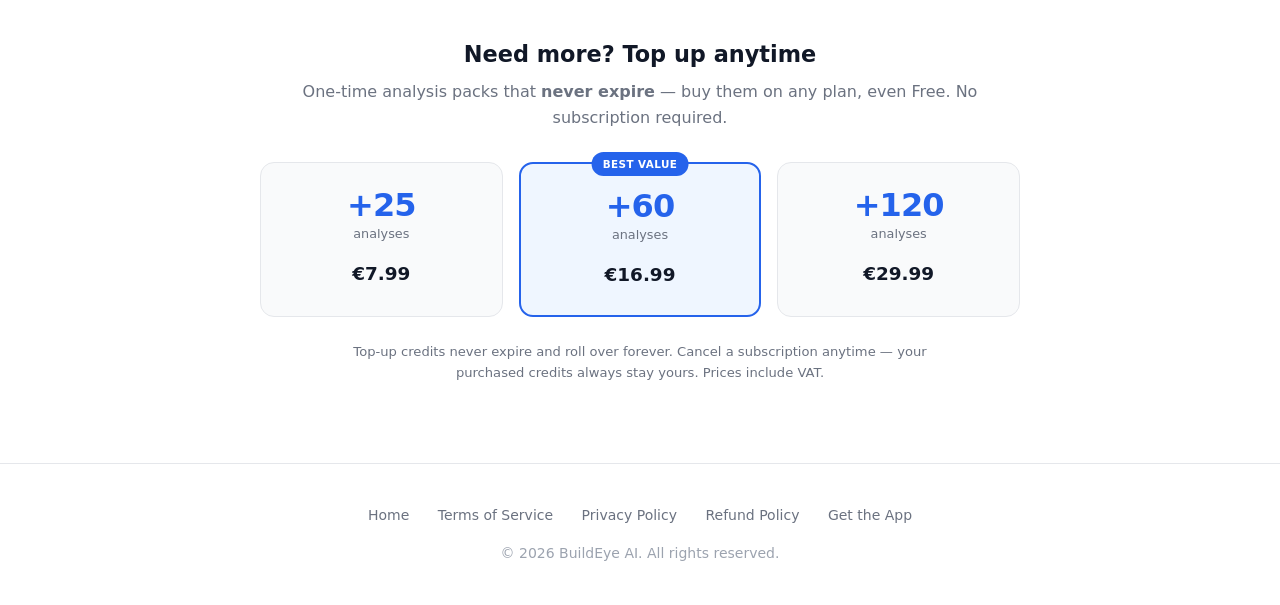
==== commit ce3c6489: "fix(landing): host Google Play badge locally Google removed the old hotlinked badge URL (404). Bundl" ====
--- a/index.html
+++ b/index.html
@@ -31,7 +31,7 @@
       <a href="#features" class="btn btn-outline">How It Works</a>
     </div>
     <a href="https://play.google.com/store/apps/details?id=com.warbler.buildeye" class="hero-store" target="_blank" rel="noopener">
-      <img src="https://play.google.com/intl/en_us/badges/static/images/badges/en_us_badge_web_generic.png" alt="Get it on Google Play" />
+      <img src="assets/google-play-badge.png" alt="Get it on Google Play" />
     </a>
     <p class="hero-note">Free plan available · No credit card required to start</p>
   </section>
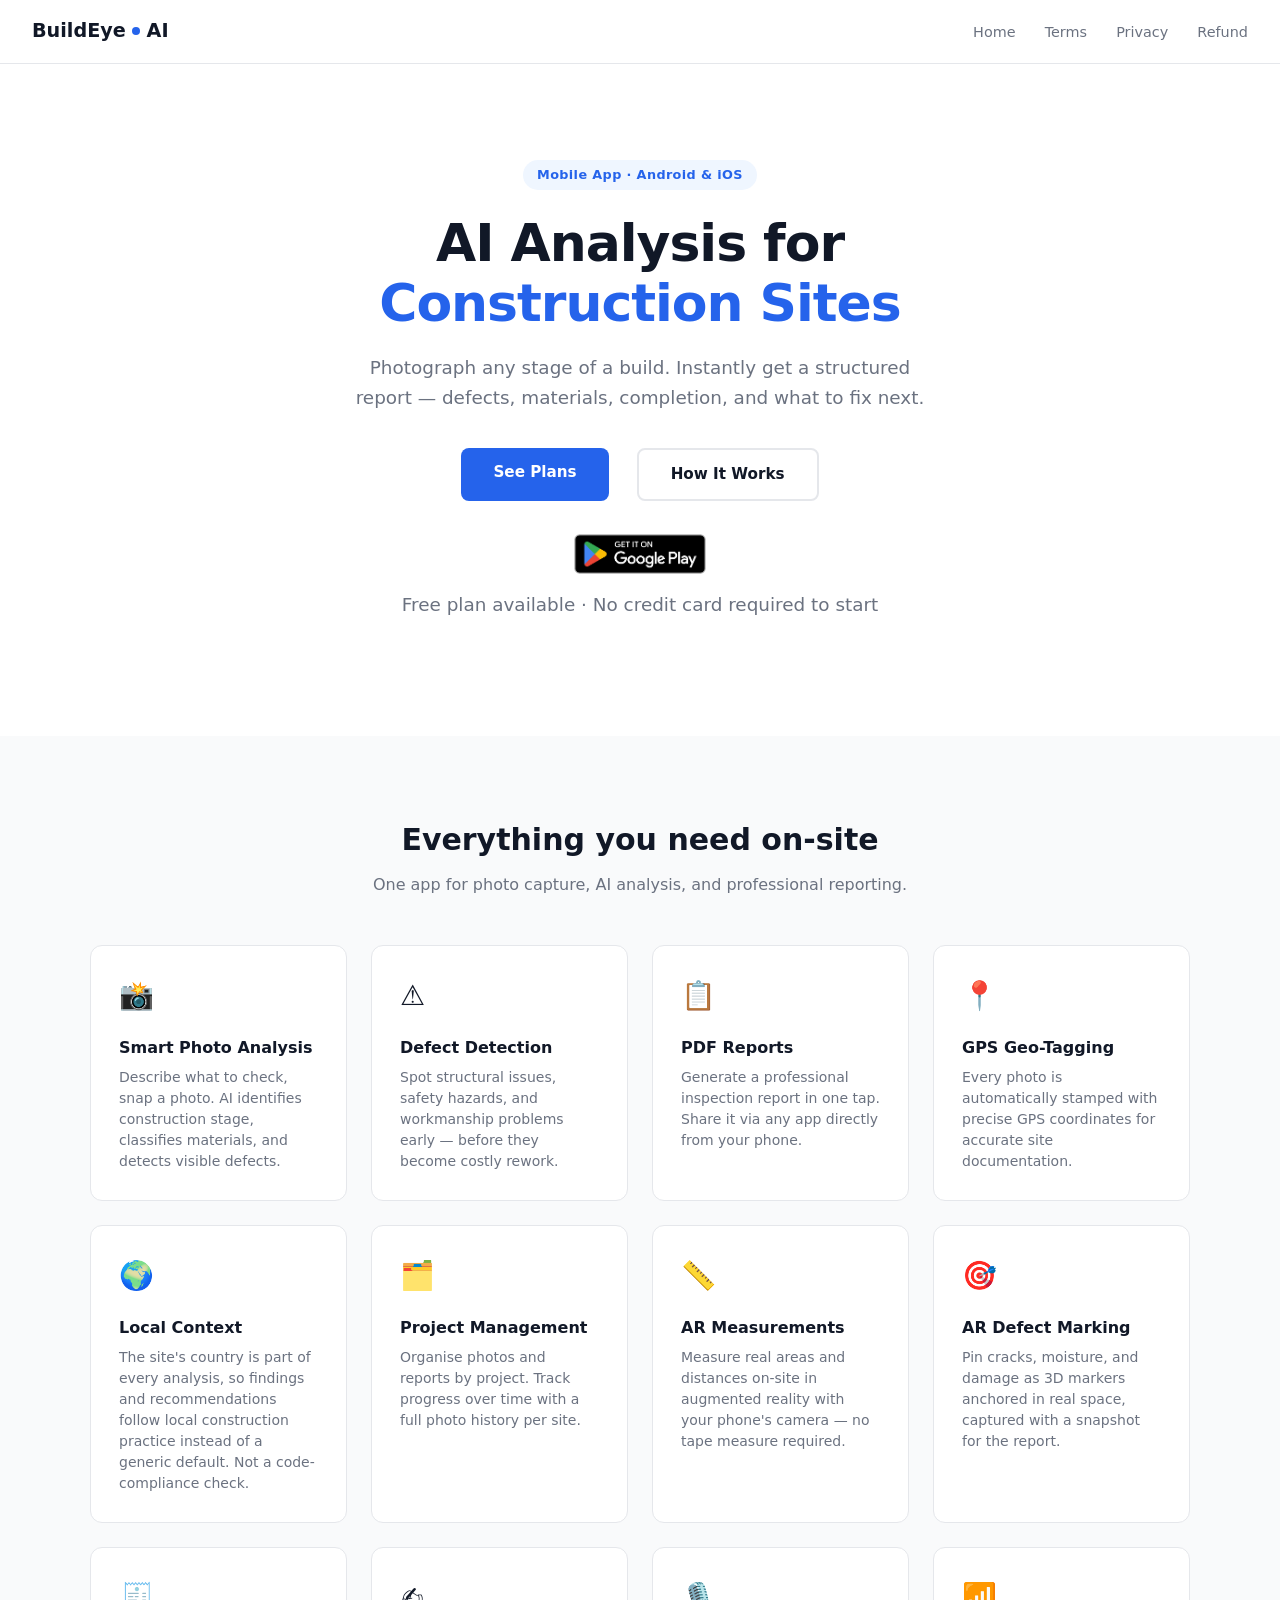
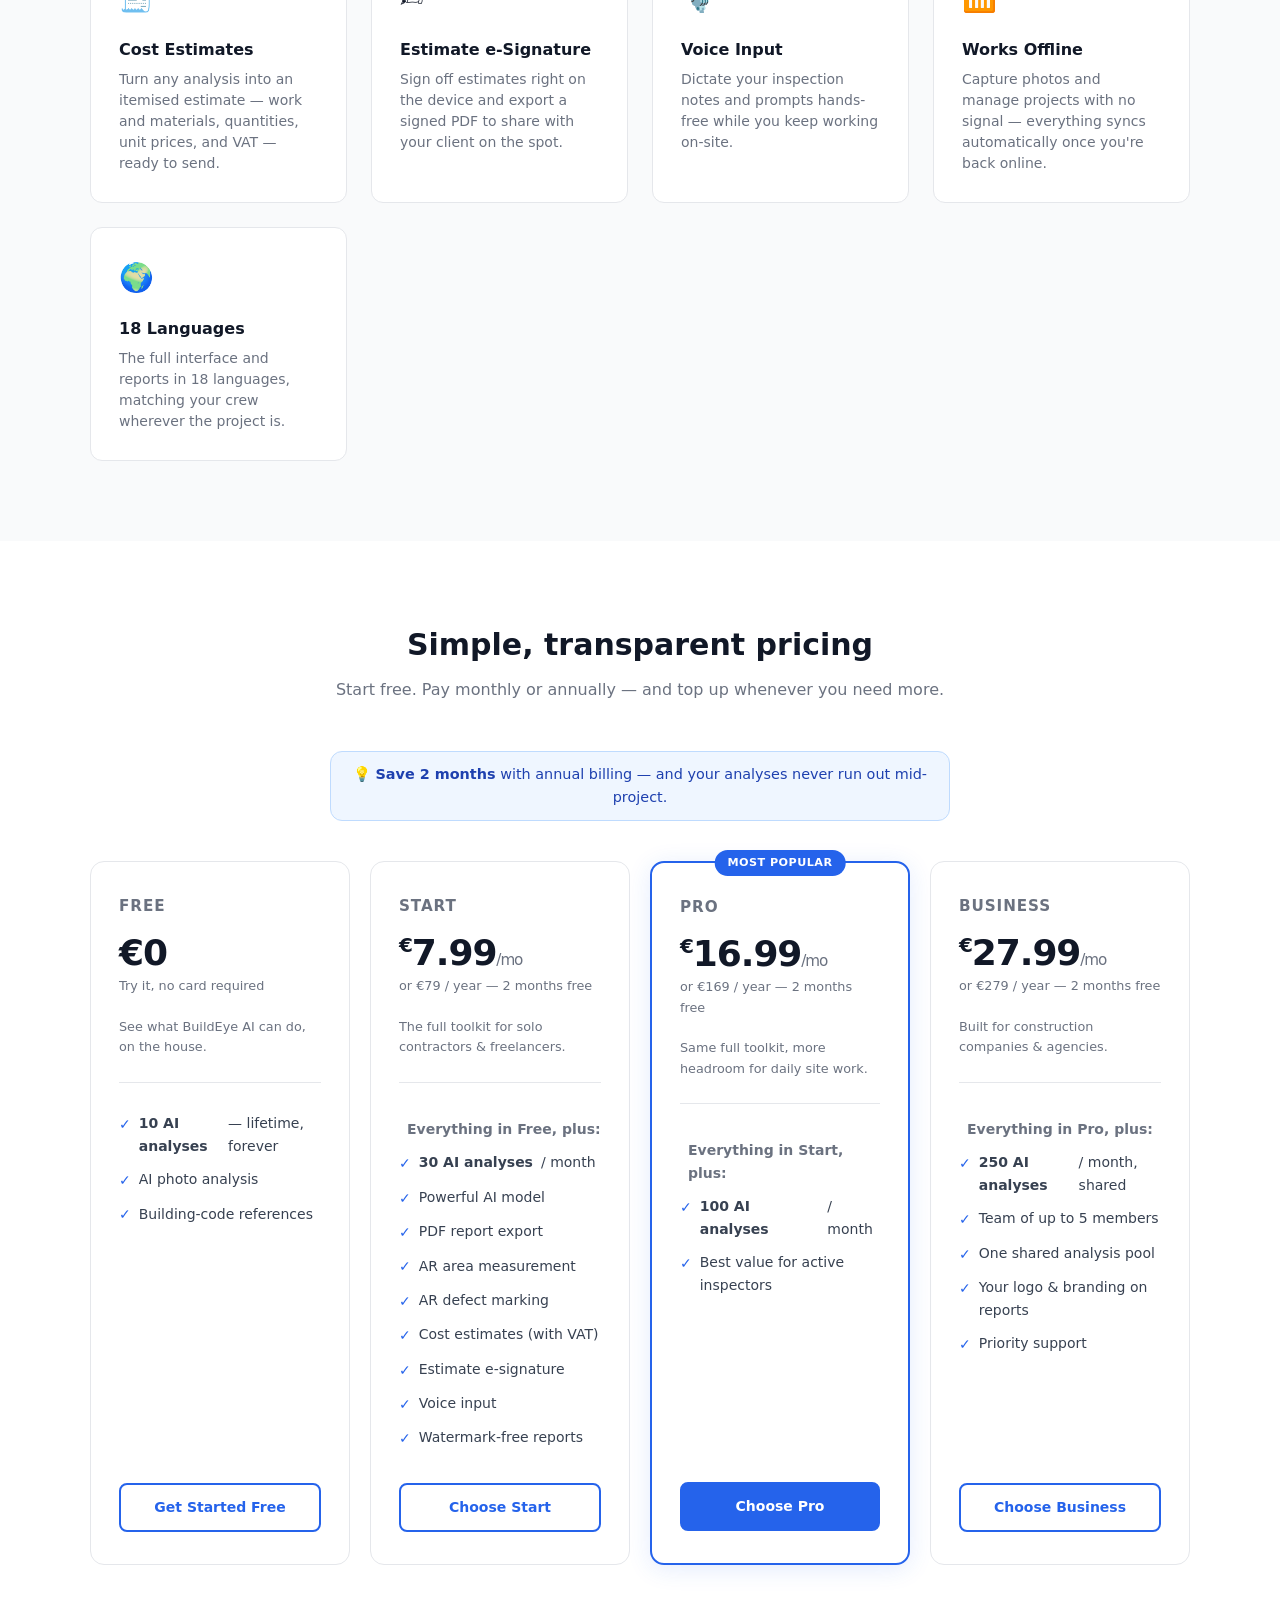
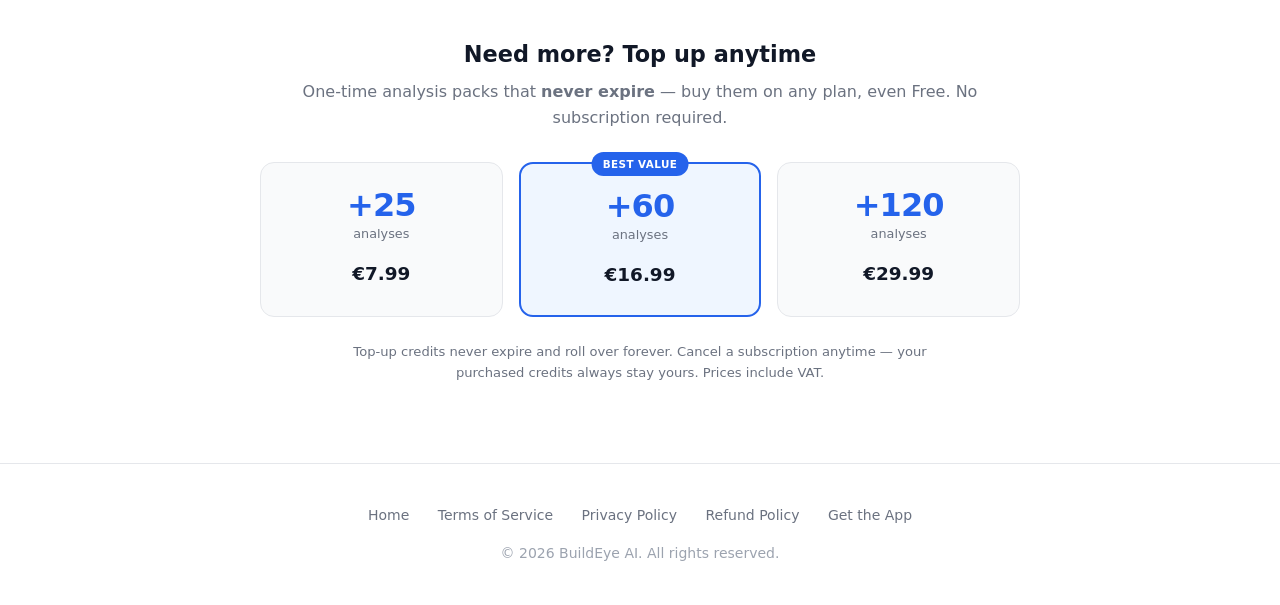
==== commit 245cf3f3: "fix(landing): drop the code-compliance claims — we check no codes Four places promised building-code" ====
--- a/index.html
+++ b/index.html
@@ -4,7 +4,7 @@
   <meta charset="UTF-8" />
   <meta name="viewport" content="width=device-width, initial-scale=1.0" />
   <title>BuildEye AI — AI-Powered Construction Site Analysis</title>
-  <meta name="description" content="Capture photos on-site, get instant AI reports on construction stage, defects, materials, and compliance recommendations." />
+  <meta name="description" content="Capture photos on-site, get instant AI reports on construction stage, defects, materials, and what to fix next." />
   <link rel="stylesheet" href="style.css" />
 </head>
 <body>
@@ -25,7 +25,7 @@
   <section class="hero">
     <div class="hero-badge">Mobile App · Android &amp; iOS</div>
     <h1>AI Analysis for<br /><span>Construction Sites</span></h1>
-    <p>Photograph any stage of a build. Instantly get a structured report — defects, materials, completion, and code compliance.</p>
+    <p>Photograph any stage of a build. Instantly get a structured report — defects, materials, completion, and what to fix next.</p>
     <div class="hero-cta">
       <a href="#pricing" class="btn">See Plans</a>
       <a href="#features" class="btn btn-outline">How It Works</a>
@@ -64,9 +64,9 @@
         <p>Every photo is automatically stamped with precise GPS coordinates for accurate site documentation.</p>
       </div>
       <div class="feature-card">
-        <span class="feature-icon">📐</span>
-        <h3>Code Compliance</h3>
-        <p>Analysis references the relevant national building standards for your country — Eurocodes, DIN/VOB, ДБН, IBC and more — for actionable compliance insights.</p>
+        <span class="feature-icon">🌍</span>
+        <h3>Local Context</h3>
+        <p>The site's country is part of every analysis, so findings and recommendations follow local construction practice instead of a generic default. Not a code-compliance check.</p>
       </div>
       <div class="feature-card">
         <span class="feature-icon">🗂️</span>
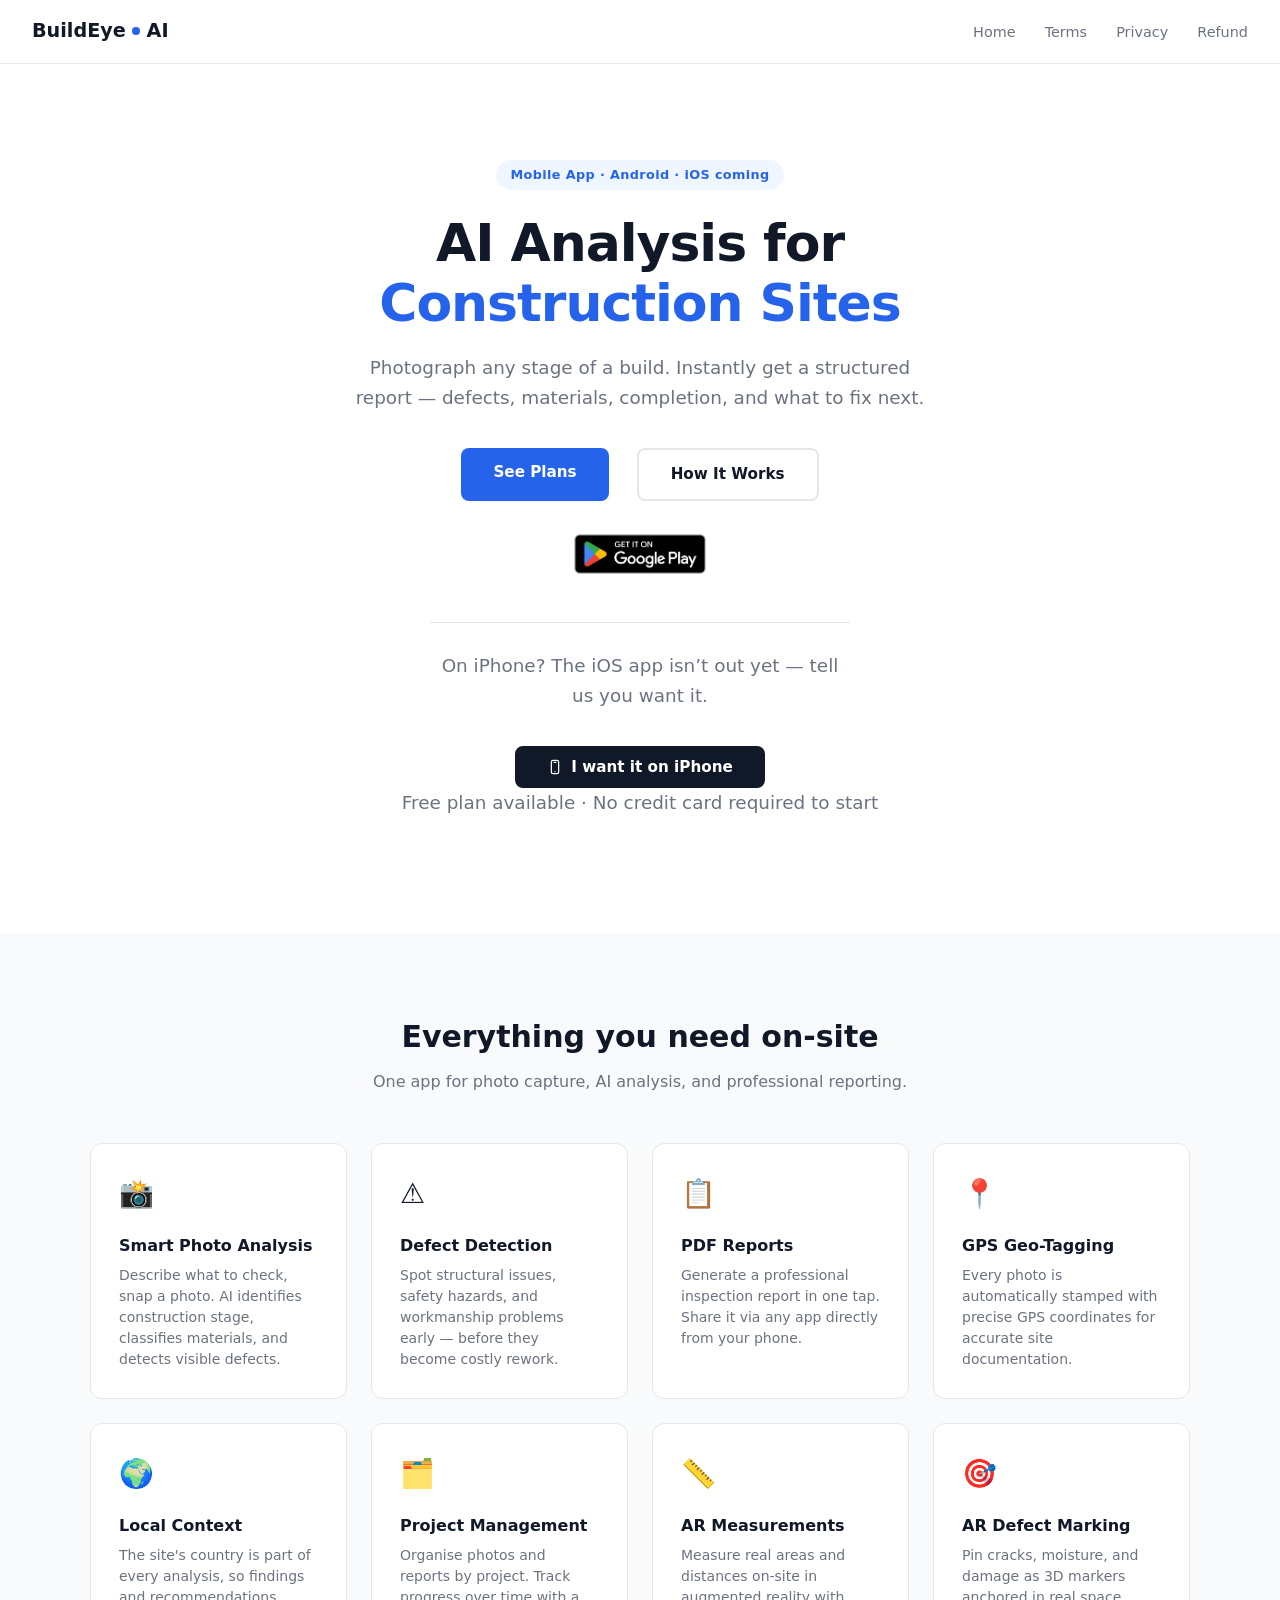
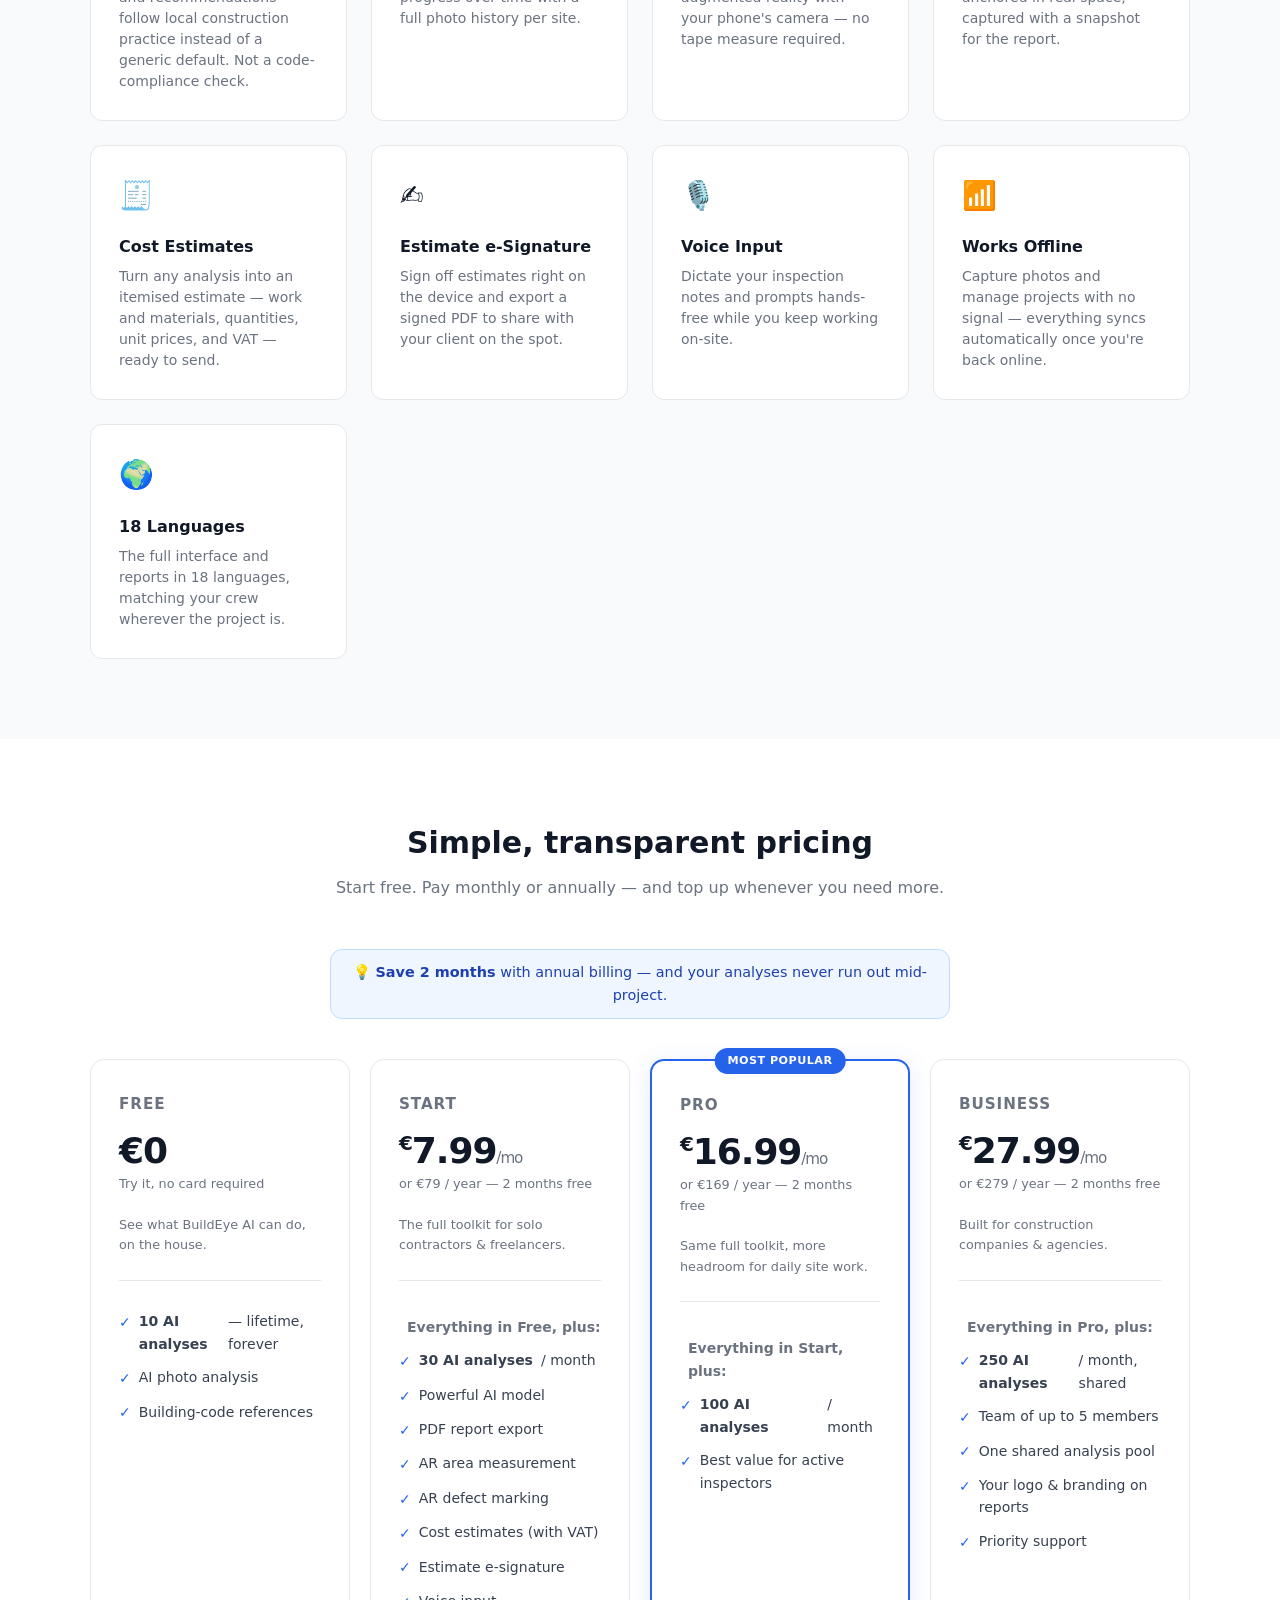
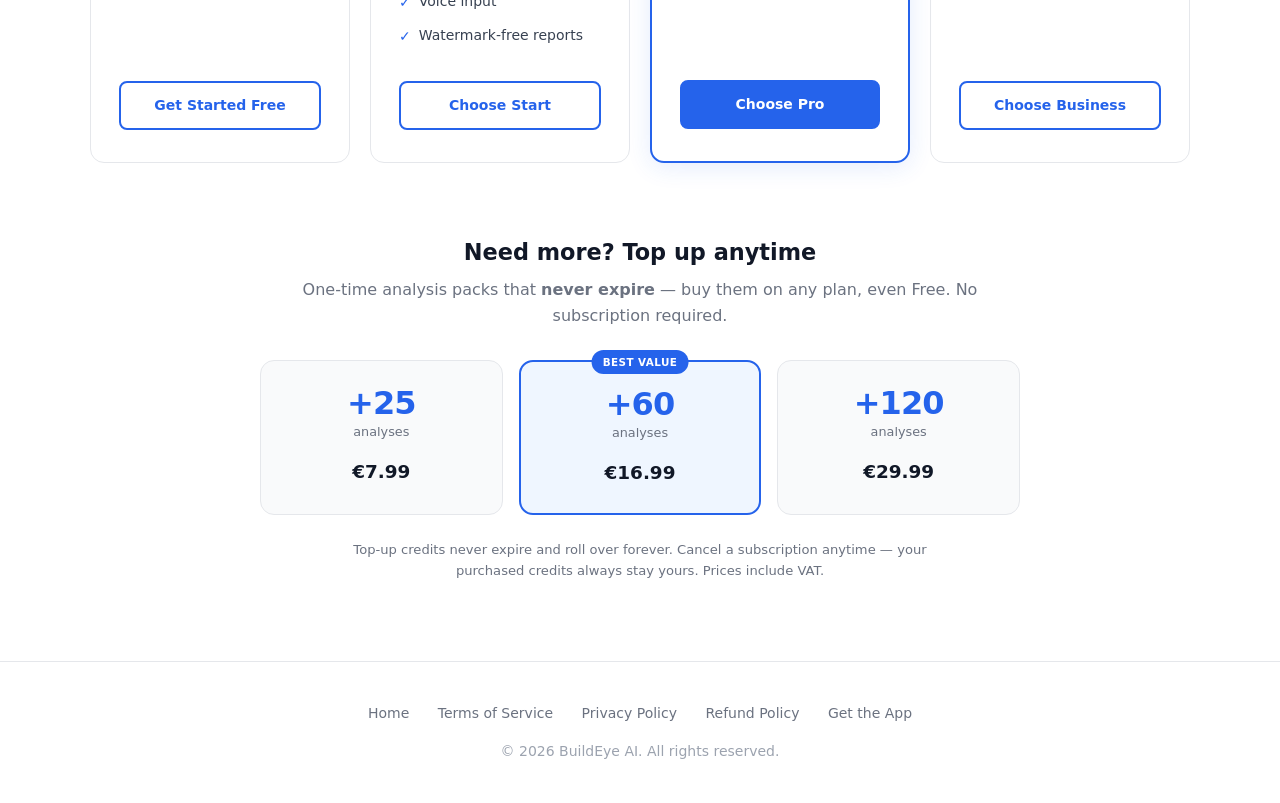
==== commit bce1b3fa: "feat(landing): "I want it on iPhone" counter + favicon Measure real iOS demand from the existing aud" ====
--- a/index.html
+++ b/index.html
@@ -5,6 +5,10 @@
   <meta name="viewport" content="width=device-width, initial-scale=1.0" />
   <title>BuildEye AI — AI-Powered Construction Site Analysis</title>
   <meta name="description" content="Capture photos on-site, get instant AI reports on construction stage, defects, materials, and what to fix next." />
+  <link rel="icon" href="/favicon.ico" sizes="32x32" />
+  <link rel="icon" href="/favicon.svg" type="image/svg+xml" />
+  <link rel="apple-touch-icon" href="/apple-touch-icon.png" />
+  <meta name="theme-color" content="#2563eb" />
   <link rel="stylesheet" href="style.css" />
 </head>
 <body>
@@ -23,7 +27,7 @@
 
   <!-- Hero -->
   <section class="hero">
-    <div class="hero-badge">Mobile App · Android &amp; iOS</div>
+    <div class="hero-badge">Mobile App · Android · iOS coming</div>
     <h1>AI Analysis for<br /><span>Construction Sites</span></h1>
     <p>Photograph any stage of a build. Instantly get a structured report — defects, materials, completion, and what to fix next.</p>
     <div class="hero-cta">
@@ -33,6 +37,20 @@
     <a href="https://play.google.com/store/apps/details?id=com.warbler.buildeye" class="hero-store" target="_blank" rel="noopener">
       <img src="assets/google-play-badge.png" alt="Get it on Google Play" />
     </a>
+
+    <div class="ios-wait">
+      <p class="ios-wait-lead">On iPhone? The iOS app isn’t out yet — tell us you want it.</p>
+      <button type="button" class="btn btn-ios" id="ios-interest-btn">
+        <svg class="ios-icon" viewBox="0 0 24 24" aria-hidden="true" focusable="false">
+          <rect x="6.5" y="2" width="11" height="20" rx="2.5" fill="none" stroke="currentColor" stroke-width="1.8" />
+          <path d="M10.5 5h3" stroke="currentColor" stroke-width="1.8" stroke-linecap="round" />
+          <circle cx="12" cy="18.5" r="1" fill="currentColor" />
+        </svg>
+        <span class="ios-interest-label">I want it on iPhone</span>
+      </button>
+      <p class="ios-interest-count" id="ios-interest-count" aria-live="polite" hidden></p>
+    </div>
+
     <p class="hero-note">Free plan available · No credit card required to start</p>
   </section>
 
@@ -232,5 +250,6 @@
     <p>&copy; 2026 BuildEye AI. All rights reserved.</p>
   </footer>
 
+  <script src="ios-interest.js" defer></script>
 </body>
 </html>
--- a/style.css
+++ b/style.css
@@ -197,6 +197,59 @@
   color: #9ca3af;
 }
 
+/* ── "I want it on iPhone" demand counter ── */
+.ios-wait {
+  margin-top: 2rem;
+  padding-top: 1.75rem;
+  border-top: 1px solid var(--border);
+  max-width: 420px;
+  margin-left: auto;
+  margin-right: auto;
+}
+
+.ios-wait-lead {
+  font-size: 0.9rem;
+  color: var(--gray);
+  margin-bottom: 0.9rem;
+}
+
+.btn-ios {
+  display: inline-flex;
+  align-items: center;
+  gap: 0.5rem;
+  border: 0;
+  font-family: inherit;
+  cursor: pointer;
+  background: var(--dark);
+}
+
+.btn-ios:hover {
+  background: #000000;
+}
+
+.btn-ios:disabled {
+  cursor: default;
+}
+
+.btn-ios.is-voted {
+  background: #ecfdf5;
+  color: #047857;
+  box-shadow: inset 0 0 0 2px #a7f3d0;
+}
+
+.ios-icon {
+  width: 16px;
+  height: 16px;
+  flex-shrink: 0;
+}
+
+.ios-interest-count {
+  margin-top: 0.7rem;
+  font-size: 0.85rem;
+  font-weight: 600;
+  color: var(--gray);
+}
+
 /* ── Features ── */
 .features {
   padding: 5rem 2rem;
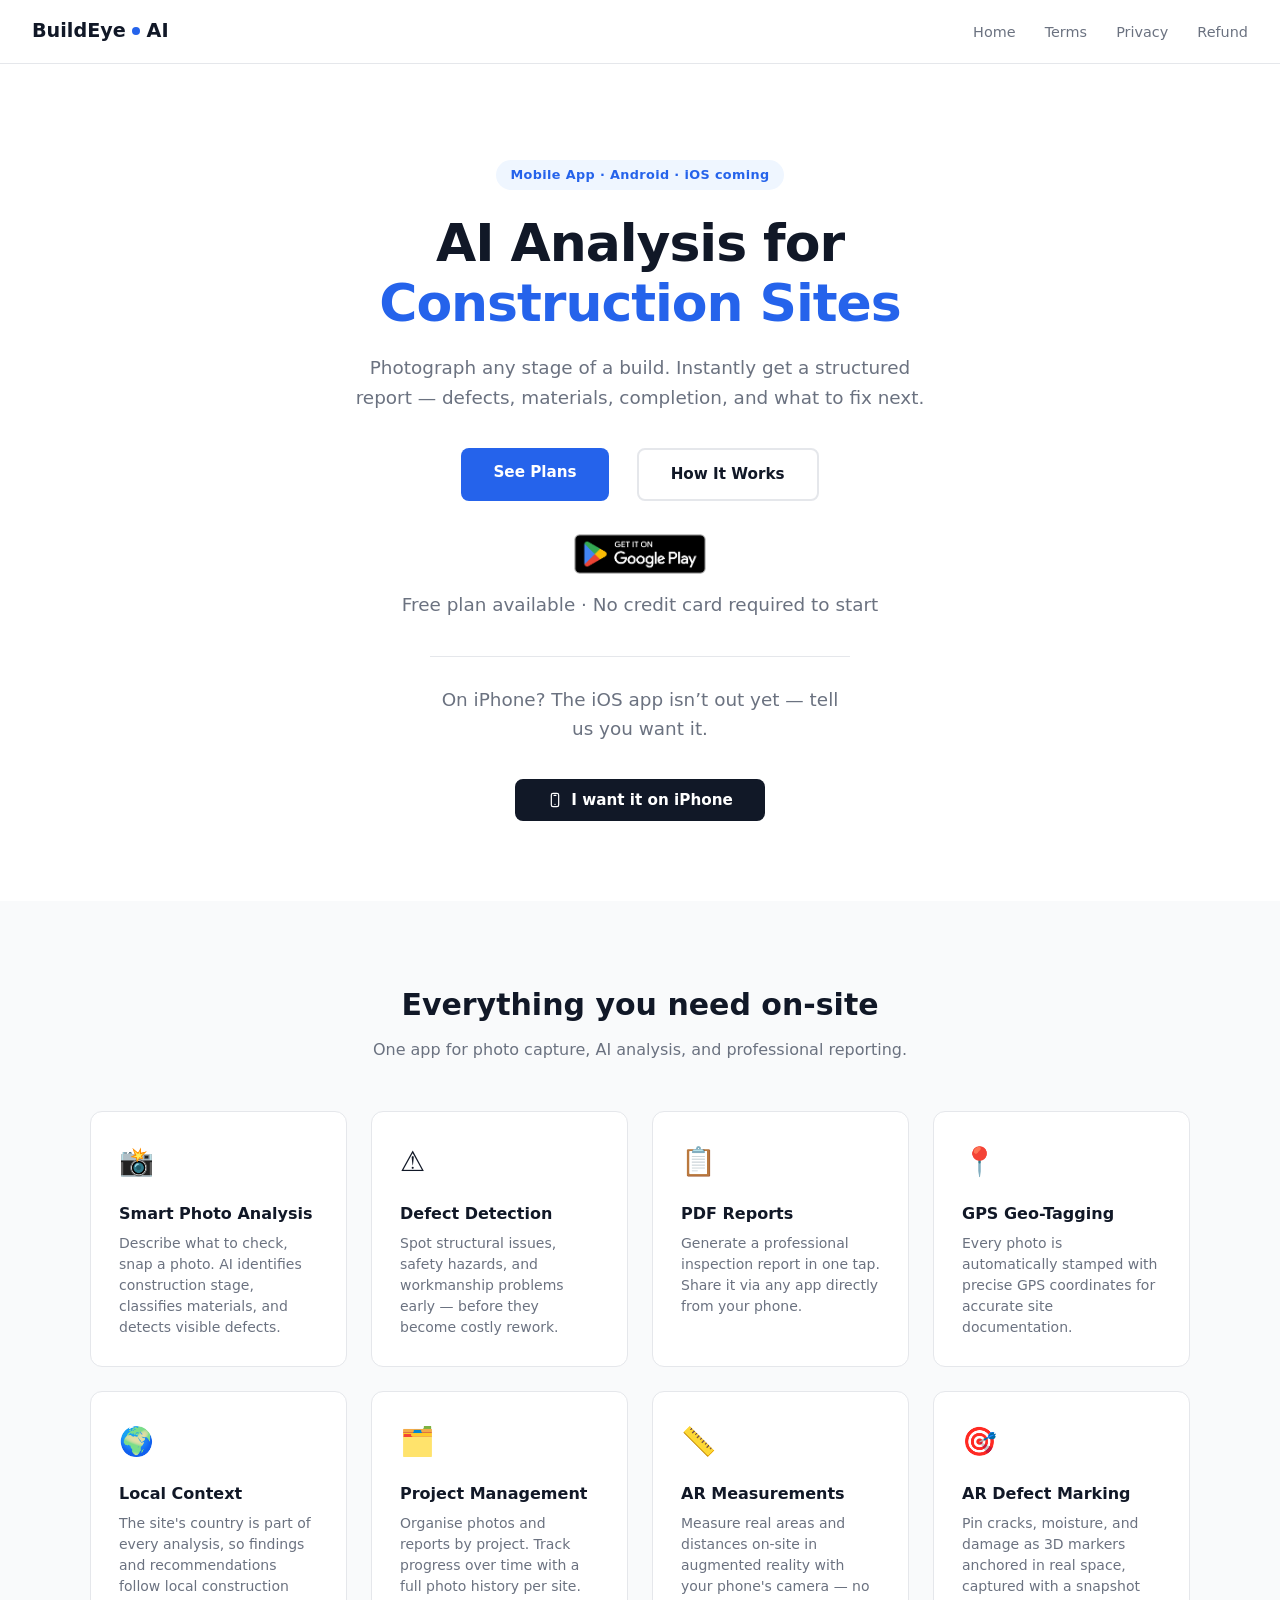
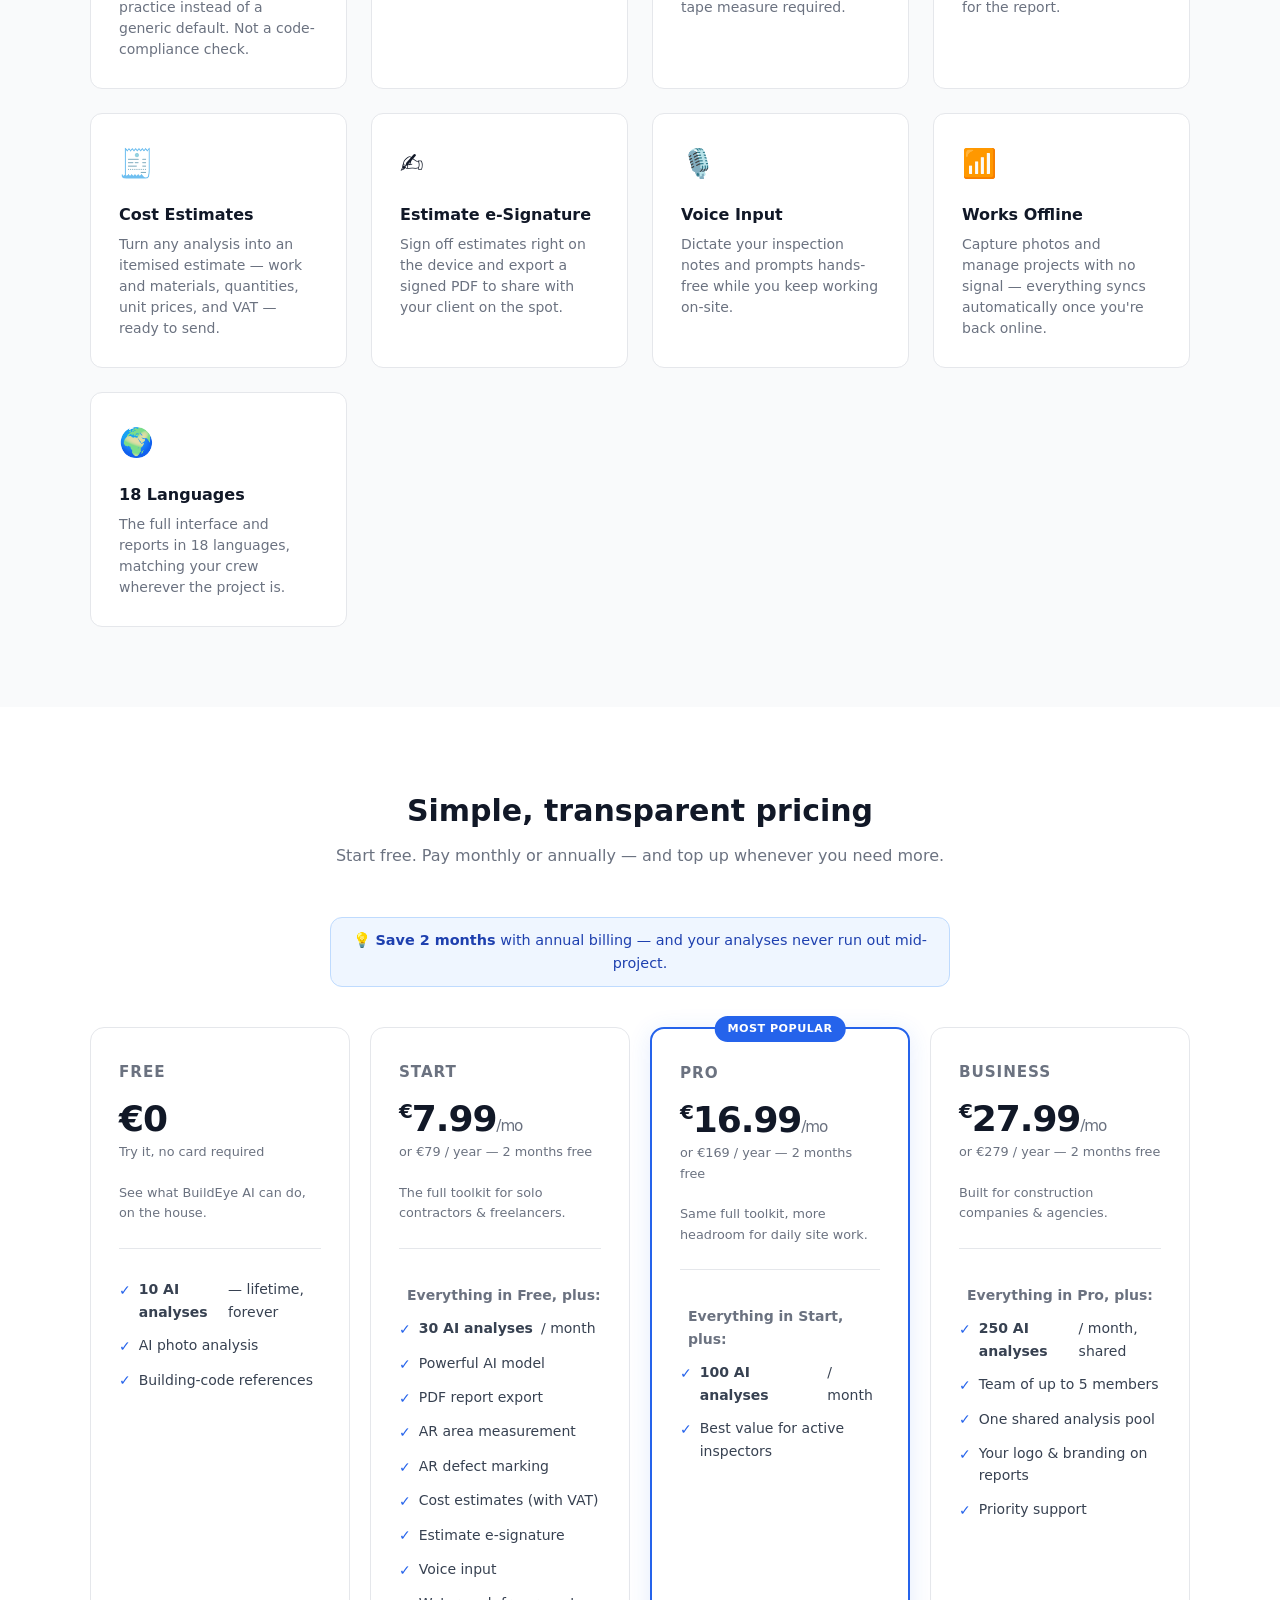
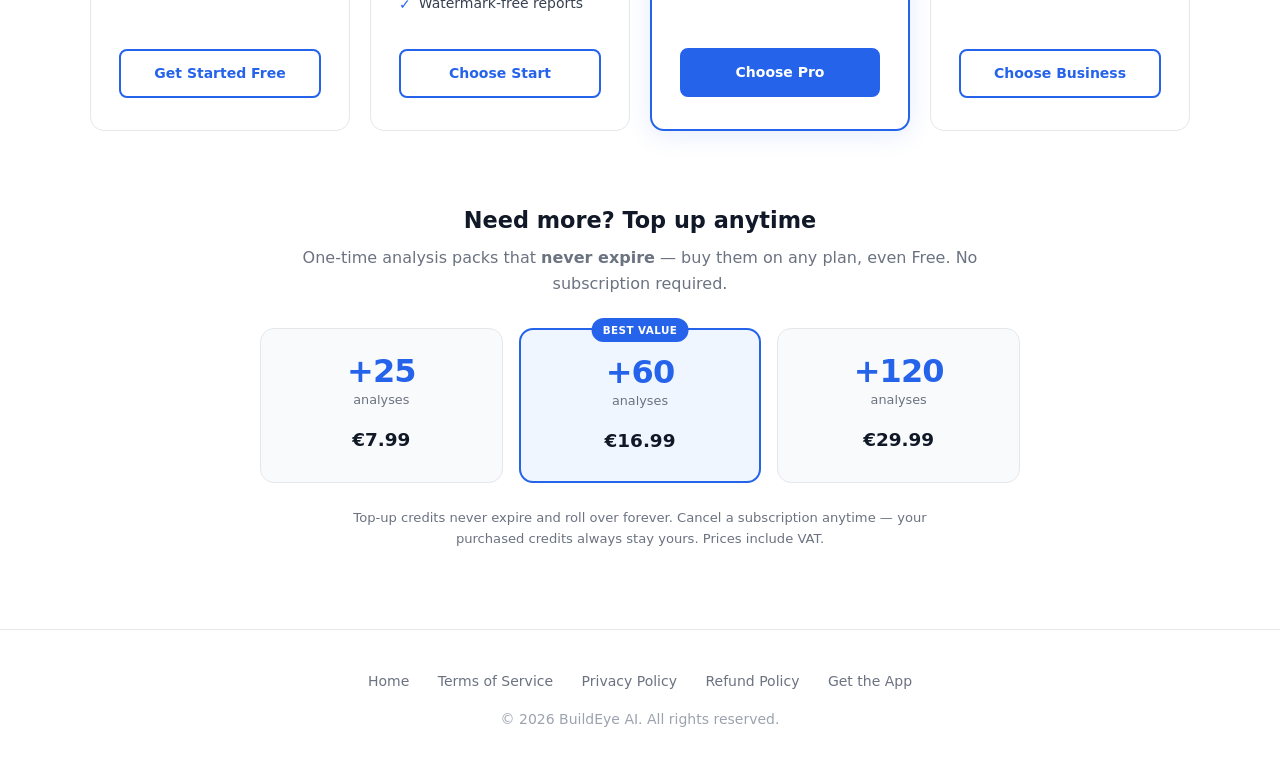
==== commit 3fcbd1ec: "fix(landing): move the free-plan note back to the Play badge Adding the iPhone block pushed "Free pl" ====
--- a/index.html
+++ b/index.html
@@ -37,6 +37,7 @@
     <a href="https://play.google.com/store/apps/details?id=com.warbler.buildeye" class="hero-store" target="_blank" rel="noopener">
       <img src="assets/google-play-badge.png" alt="Get it on Google Play" />
     </a>
+    <p class="hero-note">Free plan available · No credit card required to start</p>
 
     <div class="ios-wait">
       <p class="ios-wait-lead">On iPhone? The iOS app isn’t out yet — tell us you want it.</p>
@@ -51,7 +52,6 @@
       <p class="ios-interest-count" id="ios-interest-count" aria-live="polite" hidden></p>
     </div>
 
-    <p class="hero-note">Free plan available · No credit card required to start</p>
   </section>
 
   <!-- Features -->
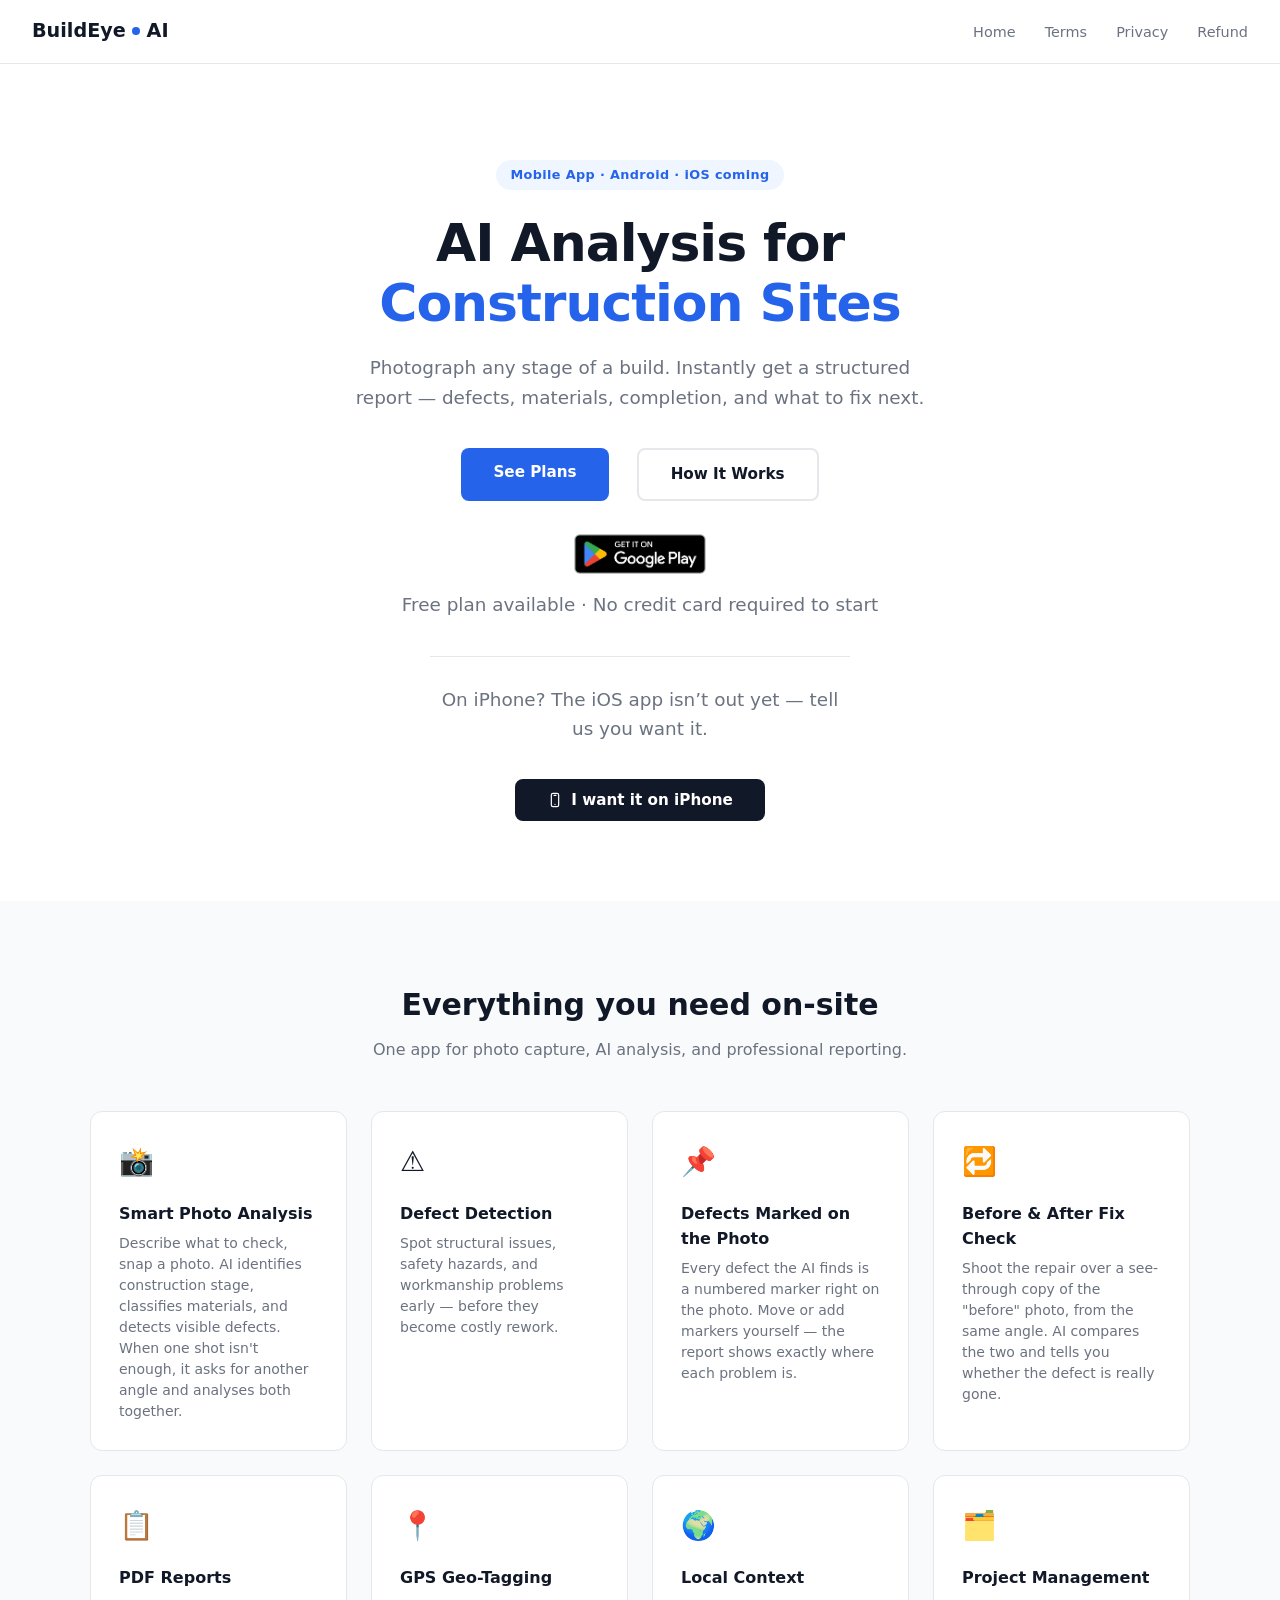
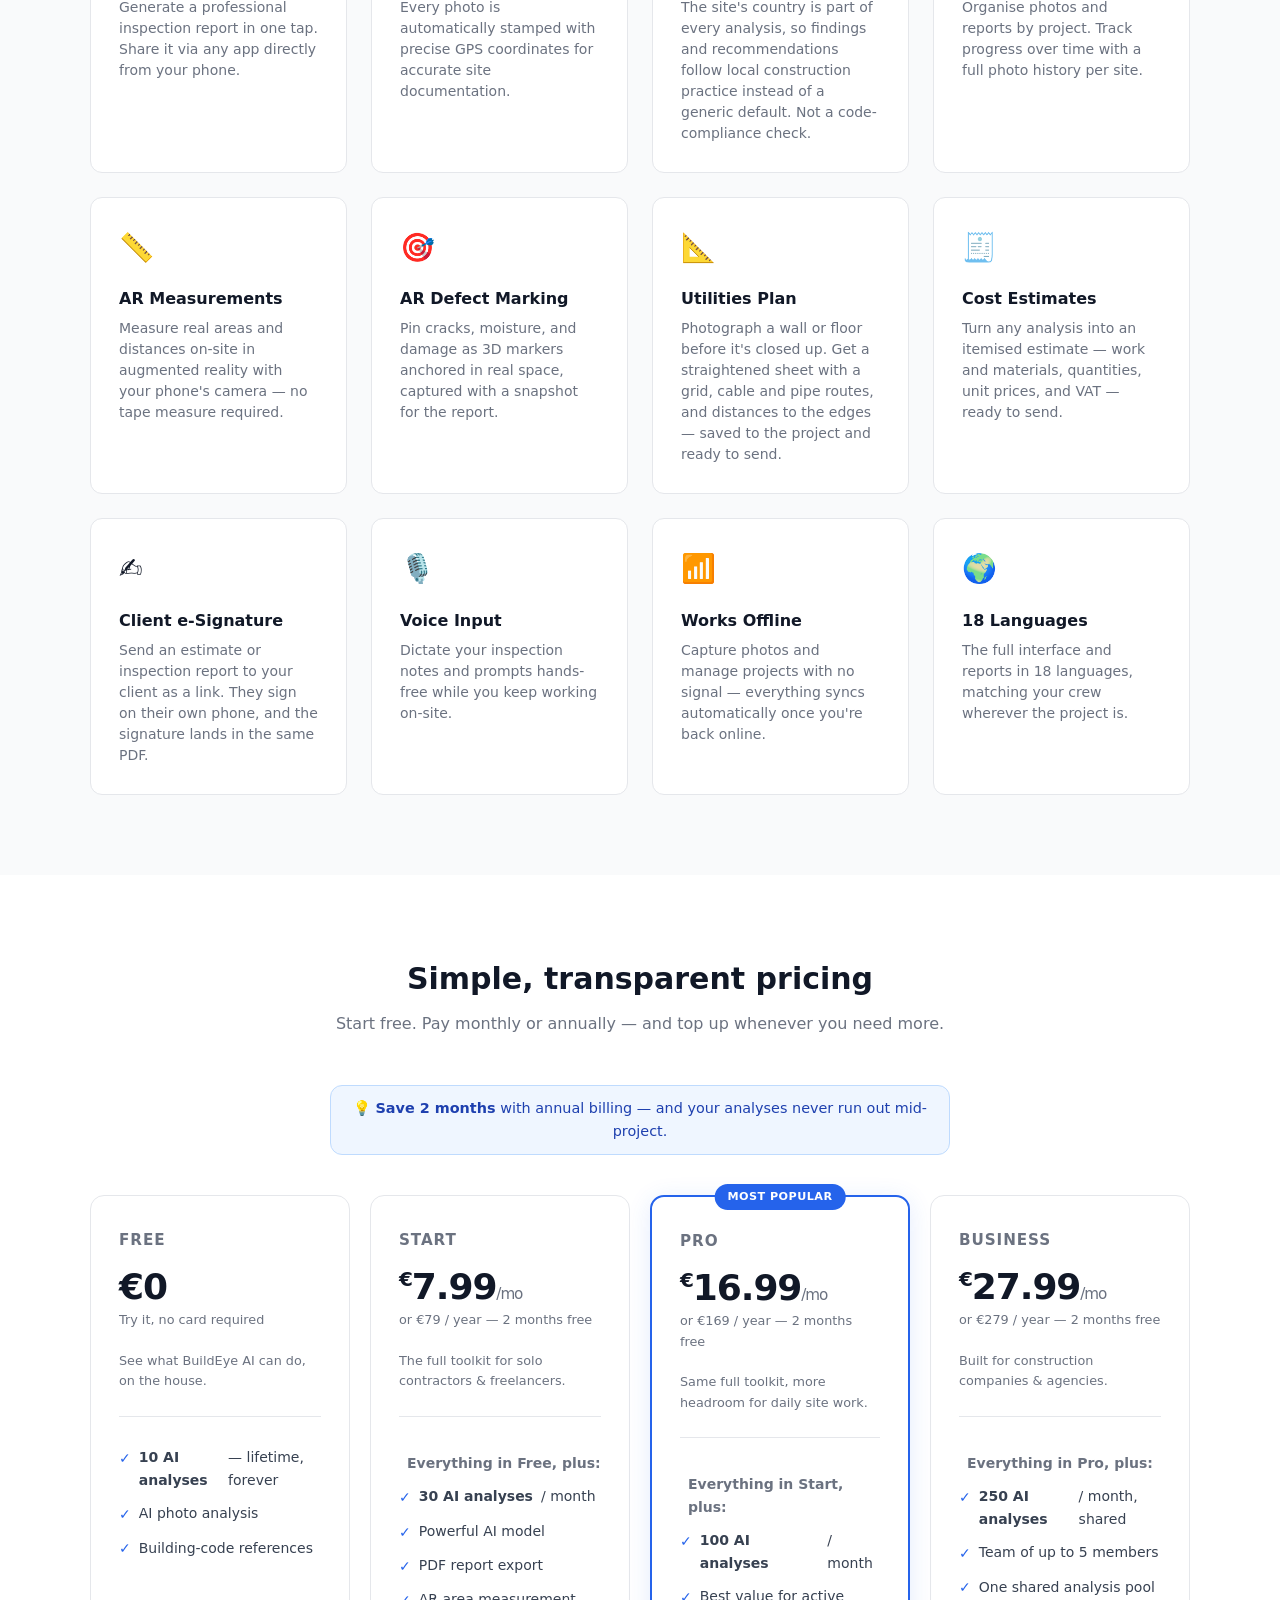
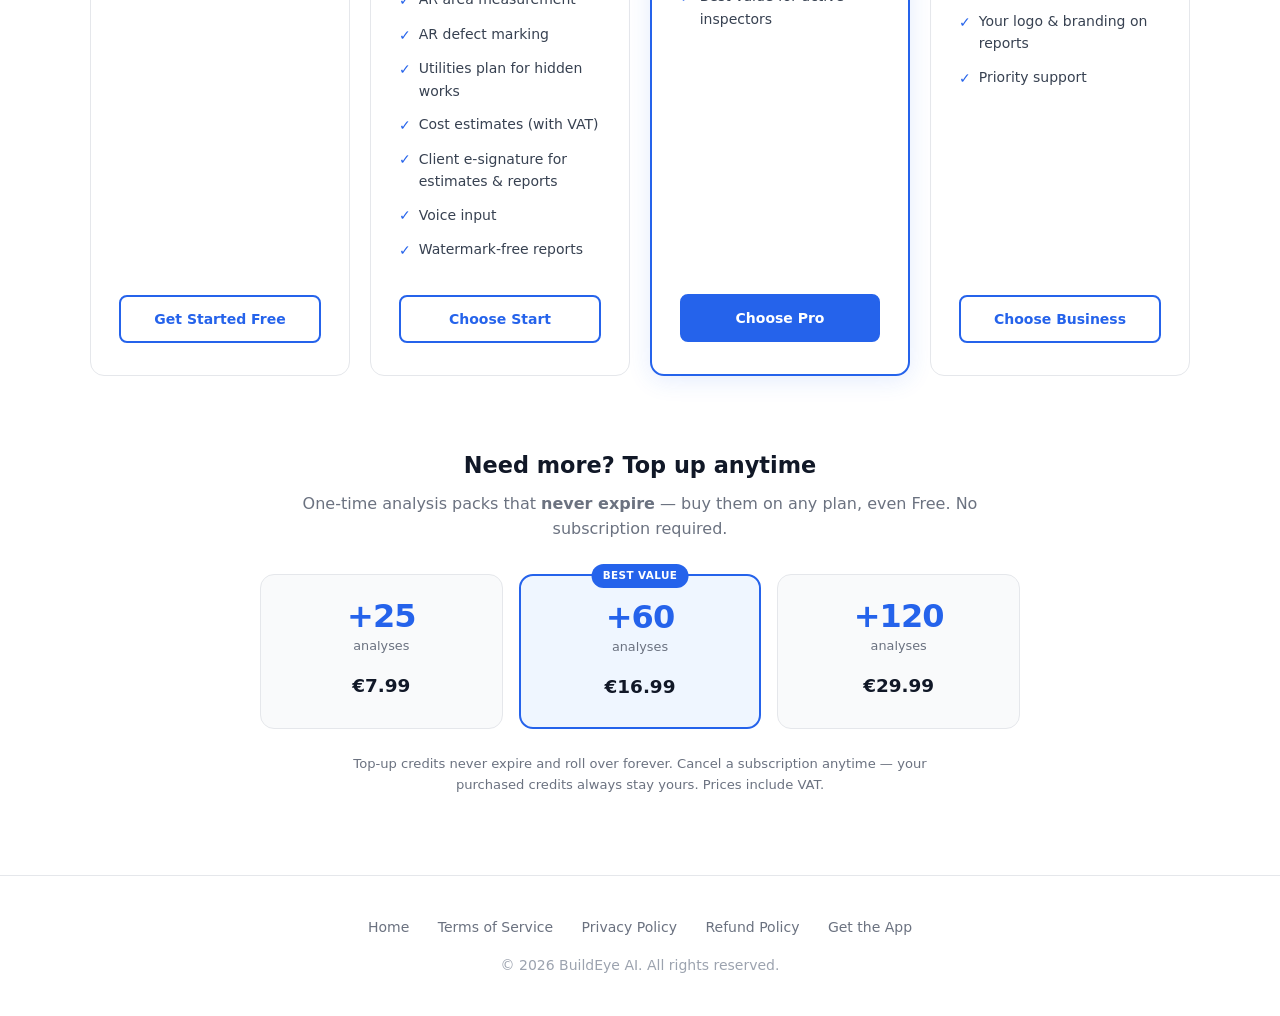
==== commit b9c93134: "feat(landing): utilities plan, photo markers, before/after fix check; e-signature covers reports via" ====
--- a/index.html
+++ b/index.html
@@ -64,7 +64,7 @@
       <div class="feature-card">
         <span class="feature-icon">📸</span>
         <h3>Smart Photo Analysis</h3>
-        <p>Describe what to check, snap a photo. AI identifies construction stage, classifies materials, and detects visible defects.</p>
+        <p>Describe what to check, snap a photo. AI identifies construction stage, classifies materials, and detects visible defects. When one shot isn't enough, it asks for another angle and analyses both together.</p>
       </div>
       <div class="feature-card">
         <span class="feature-icon">⚠️</span>
@@ -72,6 +72,16 @@
         <p>Spot structural issues, safety hazards, and workmanship problems early — before they become costly rework.</p>
       </div>
       <div class="feature-card">
+        <span class="feature-icon">📌</span>
+        <h3>Defects Marked on the Photo</h3>
+        <p>Every defect the AI finds is a numbered marker right on the photo. Move or add markers yourself — the report shows exactly where each problem is.</p>
+      </div>
+      <div class="feature-card">
+        <span class="feature-icon">🔁</span>
+        <h3>Before &amp; After Fix Check</h3>
+        <p>Shoot the repair over a see-through copy of the "before" photo, from the same angle. AI compares the two and tells you whether the defect is really gone.</p>
+      </div>
+      <div class="feature-card">
         <span class="feature-icon">📋</span>
         <h3>PDF Reports</h3>
         <p>Generate a professional inspection report in one tap. Share it via any app directly from your phone.</p>
@@ -102,14 +112,19 @@
         <p>Pin cracks, moisture, and damage as 3D markers anchored in real space, captured with a snapshot for the report.</p>
       </div>
       <div class="feature-card">
+        <span class="feature-icon">📐</span>
+        <h3>Utilities Plan</h3>
+        <p>Photograph a wall or floor before it's closed up. Get a straightened sheet with a grid, cable and pipe routes, and distances to the edges — saved to the project and ready to send.</p>
+      </div>
+      <div class="feature-card">
         <span class="feature-icon">🧾</span>
         <h3>Cost Estimates</h3>
         <p>Turn any analysis into an itemised estimate — work and materials, quantities, unit prices, and VAT — ready to send.</p>
       </div>
       <div class="feature-card">
         <span class="feature-icon">✍️</span>
-        <h3>Estimate e-Signature</h3>
-        <p>Sign off estimates right on the device and export a signed PDF to share with your client on the spot.</p>
+        <h3>Client e-Signature</h3>
+        <p>Send an estimate or inspection report to your client as a link. They sign on their own phone, and the signature lands in the same PDF.</p>
       </div>
       <div class="feature-card">
         <span class="feature-icon">🎙️</span>
@@ -169,8 +184,9 @@
           <li>PDF report export</li>
           <li>AR area measurement</li>
           <li>AR defect marking</li>
+          <li>Utilities plan for hidden works</li>
           <li>Cost estimates (with VAT)</li>
-          <li>Estimate e-signature</li>
+          <li>Client e-signature for estimates &amp; reports</li>
           <li>Voice input</li>
           <li>Watermark-free reports</li>
         </ul>
